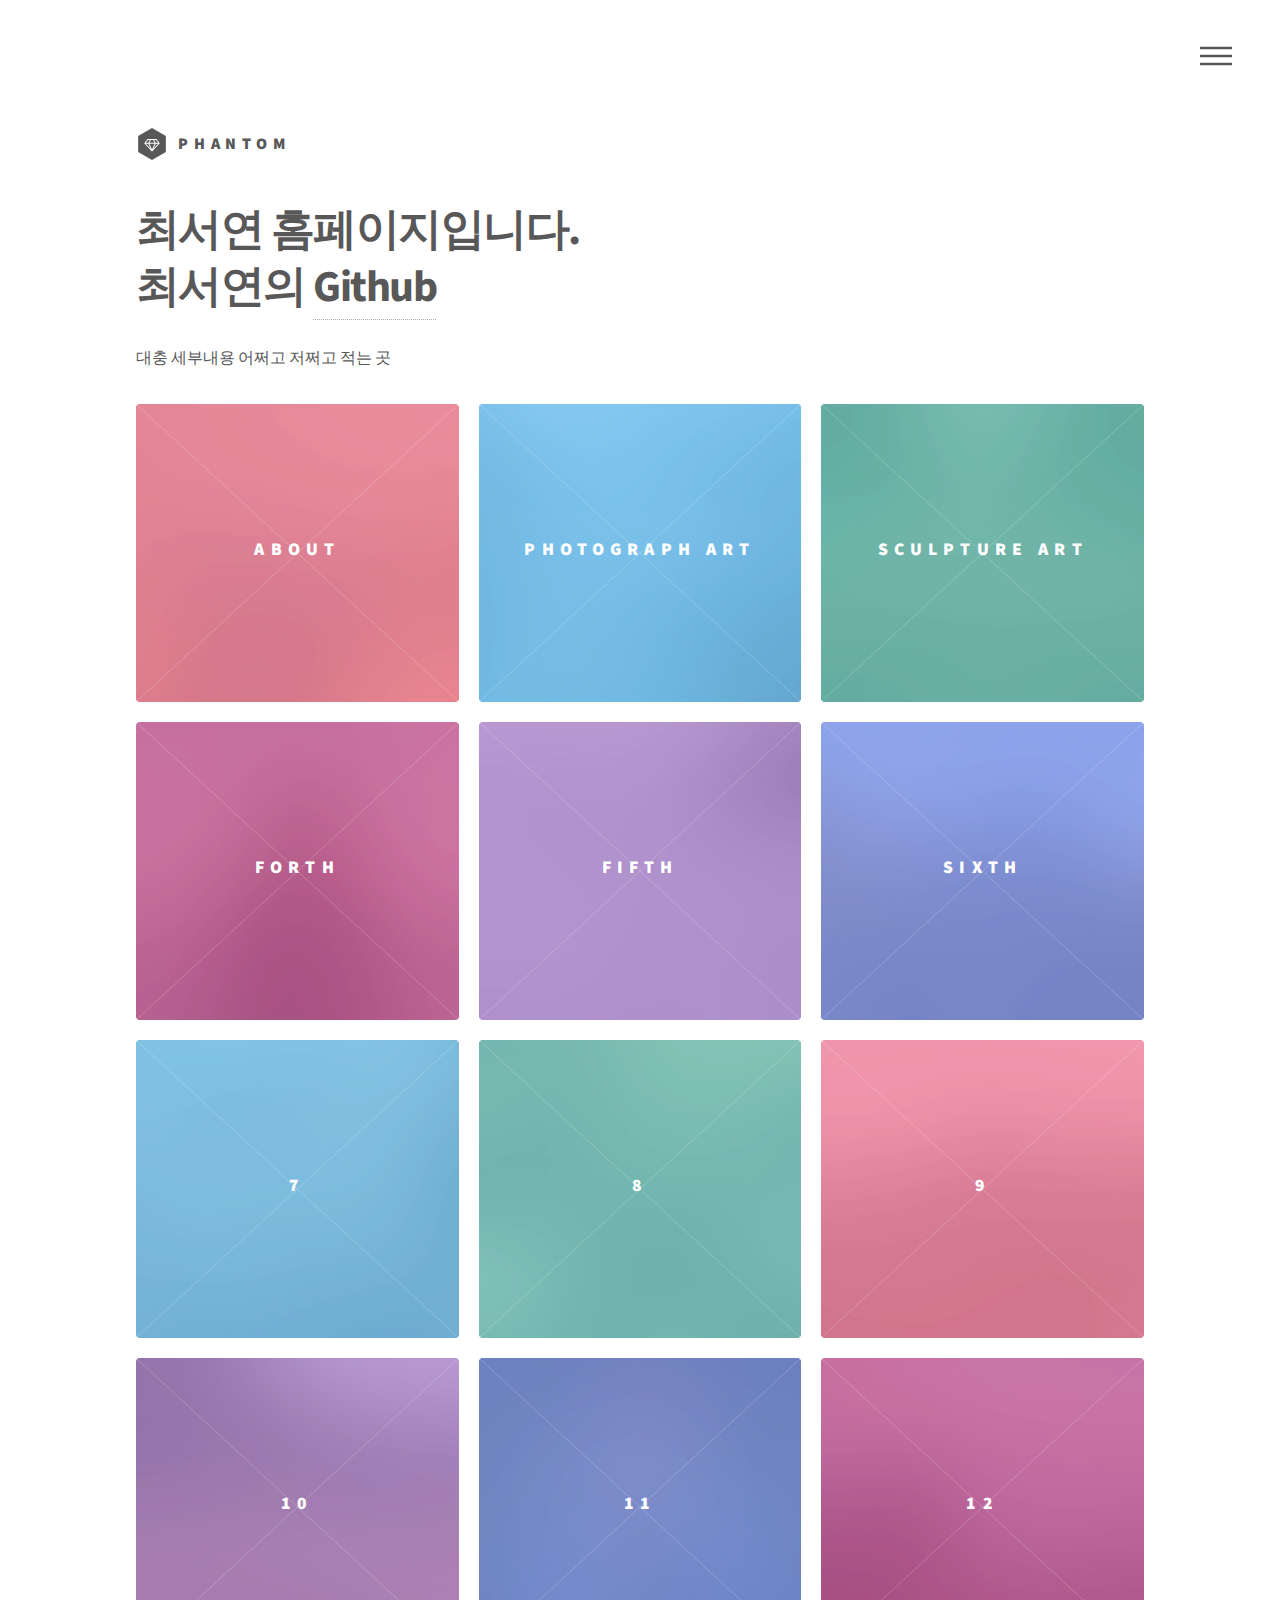
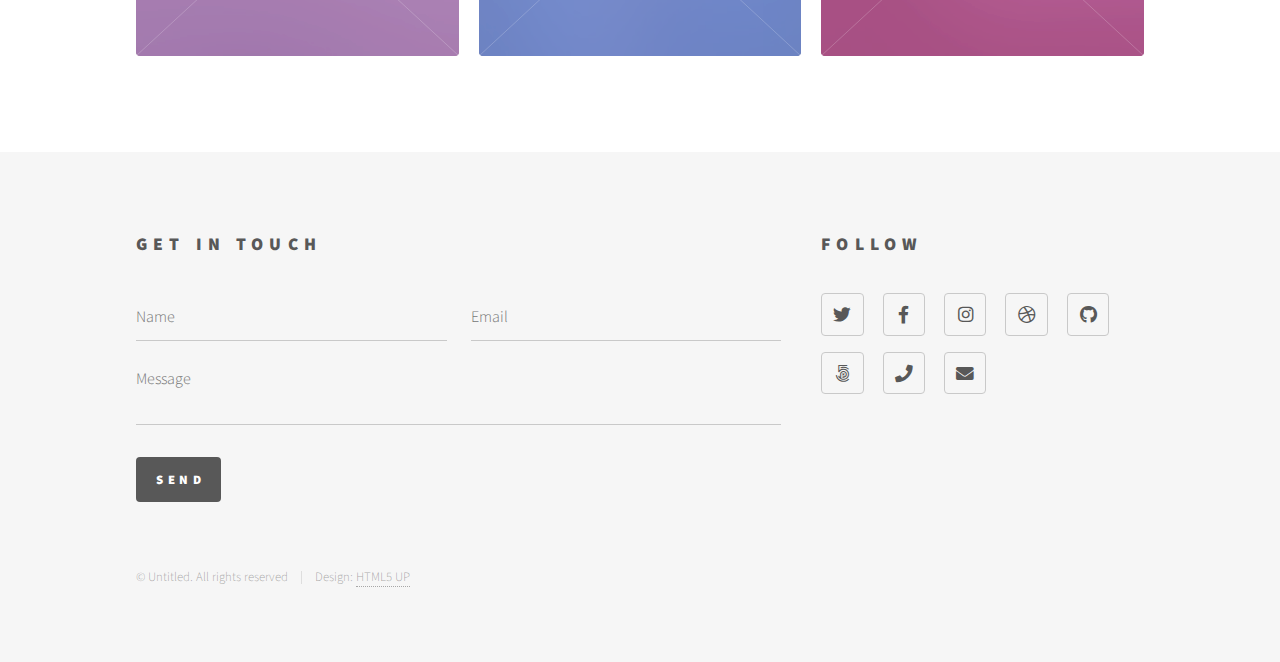
==== index.html @ fb97732a "I did mang???" ====
<!DOCTYPE HTML>
<!--
	Phantom by HTML5 UP
	html5up.net | @ajlkn
	Free for personal and commercial use under the CCA 3.0 license (html5up.net/license)
-->
<html>
	<head>
		<title>Phantom by HTML5 UP</title>
		<meta charset="utf-8" />
		<meta name="viewport" content="width=device-width, initial-scale=1, user-scalable=no" />
		<link rel="stylesheet" href="assets/css/main.css" />
		<noscript><link rel="stylesheet" href="assets/css/noscript.css" /></noscript>
	</head>
	<body class="is-preload">
		<!-- Wrapper -->
			<div id="wrapper">

				<!-- Header -->
					<header id="header">
						<div class="inner">

							<!-- Logo -->
								<a href="index.html" class="logo">
									<span class="symbol"><img src="images/logo.svg" alt="" /></span><span class="title">Phantom</span>
								</a>

							<!-- Nav -->
								<nav>
									<ul>
										<li><a href="#menu">Menu</a></li>
									</ul>
								</nav>

						</div>
					</header>

				<!-- Menu -->
					<nav id="menu">
						<h2>Menu</h2>
						<ul>
							<li><a href="index.html">Home</a></li>
							<li><a href="generic.html">Ipsum veroeros</a></li>
							<li><a href="generic.html">Tempus etiam</a></li>
							<li><a href="generic.html">Consequat dolor</a></li>
							<li><a href="elements.html">Elements</a></li>
						</ul>
					</nav>

				<!-- Main -->
					<div id="main">
						<div class="inner">
							<header>
								<h1>최서연 홈페이지입니다.<br />
								최서연의 <a href="https://github.com/longtailbd">Github</a></h1>
								<p>대충 세부내용 어쩌고 저쩌고 적는 곳</p>
							</header>
							<section class="tiles">
								<article class="style1">
									<span class="image">
										<img src="images/pic01.jpg" alt="" />
									</span>
									<a href="generic.html">
										<h2>about</h2>
										<div class="content">
											<p>about me</p>
										</div>
									</a>
								</article>
								<article class="style2">
									<span class="image">
										<img src="images/pic02.jpg" alt="" />
									</span>
									<a href="generic.html">
										<h2>photograph art</h2>
										<div class="content">
											<p>Sed nisl arcu euismod sit amet nisi lorem etiam dolor veroeros et feugiat.</p>
										</div>
									</a>
								</article>
								<article class="style3">
									<span class="image">
										<img src="images/pic03.jpg" alt="" />
									</span>
									<a href="generic.html">
										<h2>sculpture art</h2>
										<div class="content">
											<p>Sed nisl arcu euismod sit amet nisi lorem etiam dolor veroeros et feugiat.</p>
										</div>
									</a>
								</article>
								<article class="style4">
									<span class="image">
										<img src="images/pic04.jpg" alt="" />
									</span>
									<a href="generic.html">
										<h2>Forth</h2>
										<div class="content">
											<p>Sed nisl arcu euismod sit amet nisi lorem etiam dolor veroeros et feugiat.</p>
										</div>
									</a>
								</article>
								<article class="style5">
									<span class="image">
										<img src="images/pic05.jpg" alt="" />
									</span>
									<a href="generic.html">
										<h2>Fifth</h2>
										<div class="content">
											<p>Sed nisl arcu euismod sit amet nisi lorem etiam dolor veroeros et feugiat.</p>
										</div>
									</a>
								</article>
								<article class="style6">
									<span class="image">
										<img src="images/pic06.jpg" alt="" />
									</span>
									<a href="generic.html">
										<h2>Sixth</h2>
										<div class="content">
											<p>Sed nisl arcu euismod sit amet nisi lorem etiam dolor veroeros et feugiat.</p>
										</div>
									</a>
								</article>
								<article class="style2">
									<span class="image">
										<img src="images/pic07.jpg" alt="" />
									</span>
									<a href="generic.html">
										<h2>7</h2>
										<div class="content">
											<p>Sed nisl arcu euismod sit amet nisi lorem etiam dolor veroeros et feugiat.</p>
										</div>
									</a>
								</article>
								<article class="style3">
									<span class="image">
										<img src="images/pic08.jpg" alt="" />
									</span>
									<a href="generic.html">
										<h2>8</h2>
										<div class="content">
											<p>Sed nisl arcu euismod sit amet nisi lorem etiam dolor veroeros et feugiat.</p>
										</div>
									</a>
								</article>
								<article class="style1">
									<span class="image">
										<img src="images/pic09.jpg" alt="" />
									</span>
									<a href="generic.html">
										<h2>9</h2>
										<div class="content">
											<p>Sed nisl arcu euismod sit amet nisi lorem etiam dolor veroeros et feugiat.</p>
										</div>
									</a>
								</article>
								<article class="style5">
									<span class="image">
										<img src="images/pic10.jpg" alt="" />
									</span>
									<a href="generic.html">
										<h2>10</h2>
										<div class="content">
											<p>Sed nisl arcu euismod sit amet nisi lorem etiam dolor veroeros et feugiat.</p>
										</div>
									</a>
								</article>
								<article class="style6">
									<span class="image">
										<img src="images/pic11.jpg" alt="" />
									</span>
									<a href="generic.html">
										<h2>11</h2>
										<div class="content">
											<p>Sed nisl arcu euismod sit amet nisi lorem etiam dolor veroeros et feugiat.</p>
										</div>
									</a>
								</article>
								<article class="style4">
									<span class="image">
										<img src="images/pic12.jpg" alt="" />
									</span>
									<a href="generic.html">
										<h2>12</h2>
										<div class="content">
											<p>Sed nisl arcu euismod sit amet nisi lorem etiam dolor veroeros et feugiat.</p>
										</div>
									</a>
								</article>
							</section>
						</div>
					</div>

				<!-- Footer -->
					<footer id="footer">
						<div class="inner">
							<section>
								<h2>Get in touch</h2>
								<form method="post" action="#">
									<div class="fields">
										<div class="field half">
											<input type="text" name="name" id="name" placeholder="Name" />
										</div>
										<div class="field half">
											<input type="email" name="email" id="email" placeholder="Email" />
										</div>
										<div class="field">
											<textarea name="message" id="message" placeholder="Message"></textarea>
										</div>
									</div>
									<ul class="actions">
										<li><input type="submit" value="Send" class="primary" /></li>
									</ul>
								</form>
							</section>
							<section>
								<h2>Follow</h2>
								<ul class="icons">
									<li><a href="#" class="icon brands style2 fa-twitter"><span class="label">Twitter</span></a></li>
									<li><a href="#" class="icon brands style2 fa-facebook-f"><span class="label">Facebook</span></a></li>
									<li><a href="#" class="icon brands style2 fa-instagram"><span class="label">Instagram</span></a></li>
									<li><a href="#" class="icon brands style2 fa-dribbble"><span class="label">Dribbble</span></a></li>
									<li><a href="https://github.com/longtailbd" class="icon brands style2 fa-github"><span class="label">GitHub</span></a></li>
									<li><a href="#" class="icon brands style2 fa-500px"><span class="label">500px</span></a></li>
									<li><a href="#" class="icon solid style2 fa-phone"><span class="label">Phone</span></a></li>
									<li><a href="cyanopica12@ewhain.net" class="icon solid style2 fa-envelope"><span class="label">Email</span></a></li>
								</ul>
							</section>
							<ul class="copyright">
								<li>&copy; Untitled. All rights reserved</li><li>Design: <a href="http://html5up.net">HTML5 UP</a></li>
							</ul>
						</div>
					</footer>

			</div>

		<!-- Scripts -->
			<script src="assets/js/jquery.min.js"></script>
			<script src="assets/js/browser.min.js"></script>
			<script src="assets/js/breakpoints.min.js"></script>
			<script src="assets/js/util.js"></script>
			<script src="assets/js/main.js"></script>

	</body>
</html>
---- assets/css/main.css ----
@import url(fontawesome-all.min.css);
@import url("https://fonts.googleapis.com/css?family=Source+Sans+Pro:300,700,900");

/*
	Phantom by HTML5 UP
	html5up.net | @ajlkn
	Free for personal and commercial use under the CCA 3.0 license (html5up.net/license)
*/

html, body, div, span, applet, object,
iframe, h1, h2, h3, h4, h5, h6, p, blockquote,
pre, a, abbr, acronym, address, big, cite,
code, del, dfn, em, img, ins, kbd, q, s, samp,
small, strike, strong, sub, sup, tt, var, b,
u, i, center, dl, dt, dd, ol, ul, li, fieldset,
form, label, legend, table, caption, tbody,
tfoot, thead, tr, th, td, article, aside,
canvas, details, embed, figure, figcaption,
footer, header, hgroup, menu, nav, output, ruby,
section, summary, time, mark, audio, video {
	margin: 0;
	padding: 0;
	border: 0;
	font-size: 100%;
	font: inherit;
	vertical-align: baseline;}

article, aside, details, figcaption, figure,
footer, header, hgroup, menu, nav, section {
	display: block;}

body {
	line-height: 1;
}

ol, ul {
	list-style: none;
}

blockquote, q {
	quotes: none;
}

	blockquote:before, blockquote:after, q:before, q:after {
		content: '';
		content: none;
	}

table {
	border-collapse: collapse;
	border-spacing: 0;
}

body {
	-webkit-text-size-adjust: none;
}

mark {
	background-color: transparent;
	color: inherit;
}

input::-moz-focus-inner {
	border: 0;
	padding: 0;
}

input, select, textarea {
	-moz-appearance: none;
	-webkit-appearance: none;
	-ms-appearance: none;
	appearance: none;
}

/* Basic */

	@-ms-viewport {
		width: device-width;
	}

	body {
		-ms-overflow-style: scrollbar;
	}

	@media screen and (max-width: 480px) {

		html, body {
			min-width: 320px;
		}

	}

	html {
		box-sizing: border-box;
	}

	*, *:before, *:after {
		box-sizing: inherit;
	}

	body {
		background: #ffffff;
	}

		body.is-preload *, body.is-preload *:before, body.is-preload *:after {
			-moz-animation: none !important;
			-webkit-animation: none !important;
			-ms-animation: none !important;
			animation: none !important;
			-moz-transition: none !important;
			-webkit-transition: none !important;
			-ms-transition: none !important;
			transition: none !important;
		}

/* Type */

	body, input, select, textarea {
		color: #585858;
		font-family: "Source Sans Pro", Helvetica, sans-serif;
		font-size: 16pt;
		font-weight: 300;
		line-height: 1.75;
	}

		@media screen and (max-width: 1680px) {

			body, input, select, textarea {
				font-size: 14pt;
			}

		}

		@media screen and (max-width: 1280px) {

			body, input, select, textarea {
				font-size: 12pt;
			}

		}

	a {
		-moz-transition: border-bottom-color 0.2s ease, color 0.2s ease;
		-webkit-transition: border-bottom-color 0.2s ease, color 0.2s ease;
		-ms-transition: border-bottom-color 0.2s ease, color 0.2s ease;
		transition: border-bottom-color 0.2s ease, color 0.2s ease;
		text-decoration: none;
		color: #585858;
		border-bottom: dotted 1px rgba(88, 88, 88, 0.5);
	}

		a:hover {
			border-bottom-color: transparent;
			color: #f2849e !important;
		}

	strong, b {
		font-weight: 900;
	}

	em, i {
		font-style: italic;
	}

	p {
		margin: 0 0 2em 0;
	}

	h1 {
		font-size: 2.75em;
		font-weight: 700;
		line-height: 1.3;
		margin: 0 0 1em 0;
		letter-spacing: -0.035em;
	}

		h1 a {
			color: inherit;
		}

		@media screen and (max-width: 736px) {

			h1 {
				font-size: 2em;
				margin: 0 0 1em 0;
			}

		}

		@media screen and (max-width: 360px) {

			h1 {
				font-size: 1.75em;
			}

		}

	h2, h3, h4, h5, h6 {
		font-weight: 900;
		line-height: 1.5;
		margin: 0 0 2em 0;
		text-transform: uppercase;
		letter-spacing: 0.35em;
	}

		h2 a, h3 a, h4 a, h5 a, h6 a {
			color: inherit;
		}

	h2 {
		font-size: 1.1em;
	}

	h3 {
		font-size: 1em;
	}

	h4 {
		font-size: 0.8em;
	}

	h5 {
		font-size: 0.8em;
	}

	h6 {
		font-size: 0.8em;
	}

	@media screen and (max-width: 980px) {

		h1 br, h2 br, h3 br, h4 br, h5 br, h6 br {
			display: none;
		}

	}

	@media screen and (max-width: 736px) {

		h2 {
			font-size: 1em;
		}

		h3 {
			font-size: 0.8em;
		}

	}

	sub {
		font-size: 0.8em;
		position: relative;
		top: 0.5em;
	}

	sup {
		font-size: 0.8em;
		position: relative;
		top: -0.5em;
	}

	blockquote {
		border-left: solid 4px #c9c9c9;
		font-style: italic;
		margin: 0 0 2em 0;
		padding: 0.5em 0 0.5em 2em;
	}

	code {
		background: rgba(144, 144, 144, 0.075);
		border-radius: 4px;
		border: solid 1px #c9c9c9;
		font-family: "Courier New", monospace;
		font-size: 0.9em;
		margin: 0 0.25em;
		padding: 0.25em 0.65em;
	}

	pre {
		-webkit-overflow-scrolling: touch;
		font-family: "Courier New", monospace;
		font-size: 0.9em;
		margin: 0 0 2em 0;
	}

		pre code {
			display: block;
			line-height: 1.75;
			padding: 1em 1.5em;
			overflow-x: auto;
		}

	hr {
		border: 0;
		border-bottom: solid 1px #c9c9c9;
		margin: 2em 0;
	}

		hr.major {
			margin: 3em 0;
		}

	.align-left {
		text-align: left;
	}

	.align-center {
		text-align: center;
	}

	.align-right {
		text-align: right;
	}

/* Row */

	.row {
		display: flex;
		flex-wrap: wrap;
		box-sizing: border-box;
		align-items: stretch;
	}

		.row > * {
			box-sizing: border-box;
		}

		.row.gtr-uniform > * > :last-child {
			margin-bottom: 0;
		}

		.row.aln-left {
			justify-content: flex-start;
		}

		.row.aln-center {
			justify-content: center;
		}

		.row.aln-right {
			justify-content: flex-end;
		}

		.row.aln-top {
			align-items: flex-start;
		}

		.row.aln-middle {
			align-items: center;
		}

		.row.aln-bottom {
			align-items: flex-end;
		}

		.row > .imp {
			order: -1;
		}

		.row > .col-1 {
			width: 8.33333%;
		}

		.row > .off-1 {
			margin-left: 8.33333%;
		}

		.row > .col-2 {
			width: 16.66667%;
		}

		.row > .off-2 {
			margin-left: 16.66667%;
		}

		.row > .col-3 {
			width: 25%;
		}

		.row > .off-3 {
			margin-left: 25%;
		}

		.row > .col-4 {
			width: 33.33333%;
		}

		.row > .off-4 {
			margin-left: 33.33333%;
		}

		.row > .col-5 {
			width: 41.66667%;
		}

		.row > .off-5 {
			margin-left: 41.66667%;
		}

		.row > .col-6 {
			width: 50%;
		}

		.row > .off-6 {
			margin-left: 50%;
		}

		.row > .col-7 {
			width: 58.33333%;
		}

		.row > .off-7 {
			margin-left: 58.33333%;
		}

		.row > .col-8 {
			width: 66.66667%;
		}

		.row > .off-8 {
			margin-left: 66.66667%;
		}

		.row > .col-9 {
			width: 75%;
		}

		.row > .off-9 {
			margin-left: 75%;
		}

		.row > .col-10 {
			width: 83.33333%;
		}

		.row > .off-10 {
			margin-left: 83.33333%;
		}

		.row > .col-11 {
			width: 91.66667%;
		}

		.row > .off-11 {
			margin-left: 91.66667%;
		}

		.row > .col-12 {
			width: 100%;
		}

		.row > .off-12 {
			margin-left: 100%;
		}

		.row.gtr-0 {
			margin-top: 0;
			margin-left: 0em;
		}

			.row.gtr-0 > * {
				padding: 0 0 0 0em;
			}

			.row.gtr-0.gtr-uniform {
				margin-top: 0em;
			}

				.row.gtr-0.gtr-uniform > * {
					padding-top: 0em;
				}

		.row.gtr-25 {
			margin-top: 0;
			margin-left: -0.5em;
		}

			.row.gtr-25 > * {
				padding: 0 0 0 0.5em;
			}

			.row.gtr-25.gtr-uniform {
				margin-top: -0.5em;
			}

				.row.gtr-25.gtr-uniform > * {
					padding-top: 0.5em;
				}

		.row.gtr-50 {
			margin-top: 0;
			margin-left: -1em;
		}

			.row.gtr-50 > * {
				padding: 0 0 0 1em;
			}

			.row.gtr-50.gtr-uniform {
				margin-top: -1em;
			}

				.row.gtr-50.gtr-uniform > * {
					padding-top: 1em;
				}

		.row {
			margin-top: 0;
			margin-left: -2em;
		}

			.row > * {
				padding: 0 0 0 2em;
			}

			.row.gtr-uniform {
				margin-top: -2em;
			}

				.row.gtr-uniform > * {
					padding-top: 2em;
				}

		.row.gtr-150 {
			margin-top: 0;
			margin-left: -3em;
		}

			.row.gtr-150 > * {
				padding: 0 0 0 3em;
			}

			.row.gtr-150.gtr-uniform {
				margin-top: -3em;
			}

				.row.gtr-150.gtr-uniform > * {
					padding-top: 3em;
				}

		.row.gtr-200 {
			margin-top: 0;
			margin-left: -4em;
		}

			.row.gtr-200 > * {
				padding: 0 0 0 4em;
			}

			.row.gtr-200.gtr-uniform {
				margin-top: -4em;
			}

				.row.gtr-200.gtr-uniform > * {
					padding-top: 4em;
				}

		@media screen and (max-width: 1680px) {

			.row {
				display: flex;
				flex-wrap: wrap;
				box-sizing: border-box;
				align-items: stretch;
			}

				.row > * {
					box-sizing: border-box;
				}

				.row.gtr-uniform > * > :last-child {
					margin-bottom: 0;
				}

				.row.aln-left {
					justify-content: flex-start;
				}

				.row.aln-center {
					justify-content: center;
				}

				.row.aln-right {
					justify-content: flex-end;
				}

				.row.aln-top {
					align-items: flex-start;
				}

				.row.aln-middle {
					align-items: center;
				}

				.row.aln-bottom {
					align-items: flex-end;
				}

				.row > .imp-xlarge {
					order: -1;
				}

				.row > .col-1-xlarge {
					width: 8.33333%;
				}

				.row > .off-1-xlarge {
					margin-left: 8.33333%;
				}

				.row > .col-2-xlarge {
					width: 16.66667%;
				}

				.row > .off-2-xlarge {
					margin-left: 16.66667%;
				}

				.row > .col-3-xlarge {
					width: 25%;
				}

				.row > .off-3-xlarge {
					margin-left: 25%;
				}

				.row > .col-4-xlarge {
					width: 33.33333%;
				}

				.row > .off-4-xlarge {
					margin-left: 33.33333%;
				}

				.row > .col-5-xlarge {
					width: 41.66667%;
				}

				.row > .off-5-xlarge {
					margin-left: 41.66667%;
				}

				.row > .col-6-xlarge {
					width: 50%;
				}

				.row > .off-6-xlarge {
					margin-left: 50%;
				}

				.row > .col-7-xlarge {
					width: 58.33333%;
				}

				.row > .off-7-xlarge {
					margin-left: 58.33333%;
				}

				.row > .col-8-xlarge {
					width: 66.66667%;
				}

				.row > .off-8-xlarge {
					margin-left: 66.66667%;
				}

				.row > .col-9-xlarge {
					width: 75%;
				}

				.row > .off-9-xlarge {
					margin-left: 75%;
				}

				.row > .col-10-xlarge {
					width: 83.33333%;
				}

				.row > .off-10-xlarge {
					margin-left: 83.33333%;
				}

				.row > .col-11-xlarge {
					width: 91.66667%;
				}

				.row > .off-11-xlarge {
					margin-left: 91.66667%;
				}

				.row > .col-12-xlarge {
					width: 100%;
				}

				.row > .off-12-xlarge {
					margin-left: 100%;
				}

				.row.gtr-0 {
					margin-top: 0;
					margin-left: 0em;
				}

					.row.gtr-0 > * {
						padding: 0 0 0 0em;
					}

					.row.gtr-0.gtr-uniform {
						margin-top: 0em;
					}

						.row.gtr-0.gtr-uniform > * {
							padding-top: 0em;
						}

				.row.gtr-25 {
					margin-top: 0;
					margin-left: -0.5em;
				}

					.row.gtr-25 > * {
						padding: 0 0 0 0.5em;
					}

					.row.gtr-25.gtr-uniform {
						margin-top: -0.5em;
					}

						.row.gtr-25.gtr-uniform > * {
							padding-top: 0.5em;
						}

				.row.gtr-50 {
					margin-top: 0;
					margin-left: -1em;
				}

					.row.gtr-50 > * {
						padding: 0 0 0 1em;
					}

					.row.gtr-50.gtr-uniform {
						margin-top: -1em;
					}

						.row.gtr-50.gtr-uniform > * {
							padding-top: 1em;
						}

				.row {
					margin-top: 0;
					margin-left: -2em;
				}

					.row > * {
						padding: 0 0 0 2em;
					}

					.row.gtr-uniform {
						margin-top: -2em;
					}

						.row.gtr-uniform > * {
							padding-top: 2em;
						}

				.row.gtr-150 {
					margin-top: 0;
					margin-left: -3em;
				}

					.row.gtr-150 > * {
						padding: 0 0 0 3em;
					}

					.row.gtr-150.gtr-uniform {
						margin-top: -3em;
					}

						.row.gtr-150.gtr-uniform > * {
							padding-top: 3em;
						}

				.row.gtr-200 {
					margin-top: 0;
					margin-left: -4em;
				}

					.row.gtr-200 > * {
						padding: 0 0 0 4em;
					}

					.row.gtr-200.gtr-uniform {
						margin-top: -4em;
					}

						.row.gtr-200.gtr-uniform > * {
							padding-top: 4em;
						}

		}

		@media screen and (max-width: 1280px) {

			.row {
				display: flex;
				flex-wrap: wrap;
				box-sizing: border-box;
				align-items: stretch;
			}

				.row > * {
					box-sizing: border-box;
				}

				.row.gtr-uniform > * > :last-child {
					margin-bottom: 0;
				}

				.row.aln-left {
					justify-content: flex-start;
				}

				.row.aln-center {
					justify-content: center;
				}

				.row.aln-right {
					justify-content: flex-end;
				}

				.row.aln-top {
					align-items: flex-start;
				}

				.row.aln-middle {
					align-items: center;
				}

				.row.aln-bottom {
					align-items: flex-end;
				}

				.row > .imp-large {
					order: -1;
				}

				.row > .col-1-large {
					width: 8.33333%;
				}

				.row > .off-1-large {
					margin-left: 8.33333%;
				}

				.row > .col-2-large {
					width: 16.66667%;
				}

				.row > .off-2-large {
					margin-left: 16.66667%;
				}

				.row > .col-3-large {
					width: 25%;
				}

				.row > .off-3-large {
					margin-left: 25%;
				}

				.row > .col-4-large {
					width: 33.33333%;
				}

				.row > .off-4-large {
					margin-left: 33.33333%;
				}

				.row > .col-5-large {
					width: 41.66667%;
				}

				.row > .off-5-large {
					margin-left: 41.66667%;
				}

				.row > .col-6-large {
					width: 50%;
				}

				.row > .off-6-large {
					margin-left: 50%;
				}

				.row > .col-7-large {
					width: 58.33333%;
				}

				.row > .off-7-large {
					margin-left: 58.33333%;
				}

				.row > .col-8-large {
					width: 66.66667%;
				}

				.row > .off-8-large {
					margin-left: 66.66667%;
				}

				.row > .col-9-large {
					width: 75%;
				}

				.row > .off-9-large {
					margin-left: 75%;
				}

				.row > .col-10-large {
					width: 83.33333%;
				}

				.row > .off-10-large {
					margin-left: 83.33333%;
				}

				.row > .col-11-large {
					width: 91.66667%;
				}

				.row > .off-11-large {
					margin-left: 91.66667%;
				}

				.row > .col-12-large {
					width: 100%;
				}

				.row > .off-12-large {
					margin-left: 100%;
				}

				.row.gtr-0 {
					margin-top: 0;
					margin-left: 0em;
				}

					.row.gtr-0 > * {
						padding: 0 0 0 0em;
					}

					.row.gtr-0.gtr-uniform {
						margin-top: 0em;
					}

						.row.gtr-0.gtr-uniform > * {
							padding-top: 0em;
						}

				.row.gtr-25 {
					margin-top: 0;
					margin-left: -0.5em;
				}

					.row.gtr-25 > * {
						padding: 0 0 0 0.5em;
					}

					.row.gtr-25.gtr-uniform {
						margin-top: -0.5em;
					}

						.row.gtr-25.gtr-uniform > * {
							padding-top: 0.5em;
						}

				.row.gtr-50 {
					margin-top: 0;
					margin-left: -1em;
				}

					.row.gtr-50 > * {
						padding: 0 0 0 1em;
					}

					.row.gtr-50.gtr-uniform {
						margin-top: -1em;
					}

						.row.gtr-50.gtr-uniform > * {
							padding-top: 1em;
						}

				.row {
					margin-top: 0;
					margin-left: -2em;
				}

					.row > * {
						padding: 0 0 0 2em;
					}

					.row.gtr-uniform {
						margin-top: -2em;
					}

						.row.gtr-uniform > * {
							padding-top: 2em;
						}

				.row.gtr-150 {
					margin-top: 0;
					margin-left: -3em;
				}

					.row.gtr-150 > * {
						padding: 0 0 0 3em;
					}

					.row.gtr-150.gtr-uniform {
						margin-top: -3em;
					}

						.row.gtr-150.gtr-uniform > * {
							padding-top: 3em;
						}

				.row.gtr-200 {
					margin-top: 0;
					margin-left: -4em;
				}

					.row.gtr-200 > * {
						padding: 0 0 0 4em;
					}

					.row.gtr-200.gtr-uniform {
						margin-top: -4em;
					}

						.row.gtr-200.gtr-uniform > * {
							padding-top: 4em;
						}

		}

		@media screen and (max-width: 980px) {

			.row {
				display: flex;
				flex-wrap: wrap;
				box-sizing: border-box;
				align-items: stretch;
			}

				.row > * {
					box-sizing: border-box;
				}

				.row.gtr-uniform > * > :last-child {
					margin-bottom: 0;
				}

				.row.aln-left {
					justify-content: flex-start;
				}

				.row.aln-center {
					justify-content: center;
				}

				.row.aln-right {
					justify-content: flex-end;
				}

				.row.aln-top {
					align-items: flex-start;
				}

				.row.aln-middle {
					align-items: center;
				}

				.row.aln-bottom {
					align-items: flex-end;
				}

				.row > .imp-medium {
					order: -1;
				}

				.row > .col-1-medium {
					width: 8.33333%;
				}

				.row > .off-1-medium {
					margin-left: 8.33333%;
				}

				.row > .col-2-medium {
					width: 16.66667%;
				}

				.row > .off-2-medium {
					margin-left: 16.66667%;
				}

				.row > .col-3-medium {
					width: 25%;
				}

				.row > .off-3-medium {
					margin-left: 25%;
				}

				.row > .col-4-medium {
					width: 33.33333%;
				}

				.row > .off-4-medium {
					margin-left: 33.33333%;
				}

				.row > .col-5-medium {
					width: 41.66667%;
				}

				.row > .off-5-medium {
					margin-left: 41.66667%;
				}

				.row > .col-6-medium {
					width: 50%;
				}

				.row > .off-6-medium {
					margin-left: 50%;
				}

				.row > .col-7-medium {
					width: 58.33333%;
				}

				.row > .off-7-medium {
					margin-left: 58.33333%;
				}

				.row > .col-8-medium {
					width: 66.66667%;
				}

				.row > .off-8-medium {
					margin-left: 66.66667%;
				}

				.row > .col-9-medium {
					width: 75%;
				}

				.row > .off-9-medium {
					margin-left: 75%;
				}

				.row > .col-10-medium {
					width: 83.33333%;
				}

				.row > .off-10-medium {
					margin-left: 83.33333%;
				}

				.row > .col-11-medium {
					width: 91.66667%;
				}

				.row > .off-11-medium {
					margin-left: 91.66667%;
				}

				.row > .col-12-medium {
					width: 100%;
				}

				.row > .off-12-medium {
					margin-left: 100%;
				}

				.row.gtr-0 {
					margin-top: 0;
					margin-left: 0em;
				}

					.row.gtr-0 > * {
						padding: 0 0 0 0em;
					}

					.row.gtr-0.gtr-uniform {
						margin-top: 0em;
					}

						.row.gtr-0.gtr-uniform > * {
							padding-top: 0em;
						}

				.row.gtr-25 {
					margin-top: 0;
					margin-left: -0.375em;
				}

					.row.gtr-25 > * {
						padding: 0 0 0 0.375em;
					}

					.row.gtr-25.gtr-uniform {
						margin-top: -0.375em;
					}

						.row.gtr-25.gtr-uniform > * {
							padding-top: 0.375em;
						}

				.row.gtr-50 {
					margin-top: 0;
					margin-left: -0.75em;
				}

					.row.gtr-50 > * {
						padding: 0 0 0 0.75em;
					}

					.row.gtr-50.gtr-uniform {
						margin-top: -0.75em;
					}

						.row.gtr-50.gtr-uniform > * {
							padding-top: 0.75em;
						}

				.row {
					margin-top: 0;
					margin-left: -1.5em;
				}

					.row > * {
						padding: 0 0 0 1.5em;
					}

					.row.gtr-uniform {
						margin-top: -1.5em;
					}

						.row.gtr-uniform > * {
							padding-top: 1.5em;
						}

				.row.gtr-150 {
					margin-top: 0;
					margin-left: -2.25em;
				}

					.row.gtr-150 > * {
						padding: 0 0 0 2.25em;
					}

					.row.gtr-150.gtr-uniform {
						margin-top: -2.25em;
					}

						.row.gtr-150.gtr-uniform > * {
							padding-top: 2.25em;
						}

				.row.gtr-200 {
					margin-top: 0;
					margin-left: -3em;
				}

					.row.gtr-200 > * {
						padding: 0 0 0 3em;
					}

					.row.gtr-200.gtr-uniform {
						margin-top: -3em;
					}

						.row.gtr-200.gtr-uniform > * {
							padding-top: 3em;
						}

		}

		@media screen and (max-width: 736px) {

			.row {
				display: flex;
				flex-wrap: wrap;
				box-sizing: border-box;
				align-items: stretch;
			}

				.row > * {
					box-sizing: border-box;
				}

				.row.gtr-uniform > * > :last-child {
					margin-bottom: 0;
				}

				.row.aln-left {
					justify-content: flex-start;
				}

				.row.aln-center {
					justify-content: center;
				}

				.row.aln-right {
					justify-content: flex-end;
				}

				.row.aln-top {
					align-items: flex-start;
				}

				.row.aln-middle {
					align-items: center;
				}

				.row.aln-bottom {
					align-items: flex-end;
				}

				.row > .imp-small {
					order: -1;
				}

				.row > .col-1-small {
					width: 8.33333%;
				}

				.row > .off-1-small {
					margin-left: 8.33333%;
				}

				.row > .col-2-small {
					width: 16.66667%;
				}

				.row > .off-2-small {
					margin-left: 16.66667%;
				}

				.row > .col-3-small {
					width: 25%;
				}

				.row > .off-3-small {
					margin-left: 25%;
				}

				.row > .col-4-small {
					width: 33.33333%;
				}

				.row > .off-4-small {
					margin-left: 33.33333%;
				}

				.row > .col-5-small {
					width: 41.66667%;
				}

				.row > .off-5-small {
					margin-left: 41.66667%;
				}

				.row > .col-6-small {
					width: 50%;
				}

				.row > .off-6-small {
					margin-left: 50%;
				}

				.row > .col-7-small {
					width: 58.33333%;
				}

				.row > .off-7-small {
					margin-left: 58.33333%;
				}

				.row > .col-8-small {
					width: 66.66667%;
				}

				.row > .off-8-small {
					margin-left: 66.66667%;
				}

				.row > .col-9-small {
					width: 75%;
				}

				.row > .off-9-small {
					margin-left: 75%;
				}

				.row > .col-10-small {
					width: 83.33333%;
				}

				.row > .off-10-small {
					margin-left: 83.33333%;
				}

				.row > .col-11-small {
					width: 91.66667%;
				}

				.row > .off-11-small {
					margin-left: 91.66667%;
				}

				.row > .col-12-small {
					width: 100%;
				}

				.row > .off-12-small {
					margin-left: 100%;
				}

				.row.gtr-0 {
					margin-top: 0;
					margin-left: 0em;
				}

					.row.gtr-0 > * {
						padding: 0 0 0 0em;
					}

					.row.gtr-0.gtr-uniform {
						margin-top: 0em;
					}

						.row.gtr-0.gtr-uniform > * {
							padding-top: 0em;
						}

				.row.gtr-25 {
					margin-top: 0;
					margin-left: -0.25em;
				}

					.row.gtr-25 > * {
						padding: 0 0 0 0.25em;
					}

					.row.gtr-25.gtr-uniform {
						margin-top: -0.25em;
					}

						.row.gtr-25.gtr-uniform > * {
							padding-top: 0.25em;
						}

				.row.gtr-50 {
					margin-top: 0;
					margin-left: -0.5em;
				}

					.row.gtr-50 > * {
						padding: 0 0 0 0.5em;
					}

					.row.gtr-50.gtr-uniform {
						margin-top: -0.5em;
					}

						.row.gtr-50.gtr-uniform > * {
							padding-top: 0.5em;
						}

				.row {
					margin-top: 0;
					margin-left: -1em;
				}

					.row > * {
						padding: 0 0 0 1em;
					}

					.row.gtr-uniform {
						margin-top: -1em;
					}

						.row.gtr-uniform > * {
							padding-top: 1em;
						}

				.row.gtr-150 {
					margin-top: 0;
					margin-left: -1.5em;
				}

					.row.gtr-150 > * {
						padding: 0 0 0 1.5em;
					}

					.row.gtr-150.gtr-uniform {
						margin-top: -1.5em;
					}

						.row.gtr-150.gtr-uniform > * {
							padding-top: 1.5em;
						}

				.row.gtr-200 {
					margin-top: 0;
					margin-left: -2em;
				}

					.row.gtr-200 > * {
						padding: 0 0 0 2em;
					}

					.row.gtr-200.gtr-uniform {
						margin-top: -2em;
					}

						.row.gtr-200.gtr-uniform > * {
							padding-top: 2em;
						}

		}

		@media screen and (max-width: 480px) {

			.row {
				display: flex;
				flex-wrap: wrap;
				box-sizing: border-box;
				align-items: stretch;
			}

				.row > * {
					box-sizing: border-box;
				}

				.row.gtr-uniform > * > :last-child {
					margin-bottom: 0;
				}

				.row.aln-left {
					justify-content: flex-start;
				}

				.row.aln-center {
					justify-content: center;
				}

				.row.aln-right {
					justify-content: flex-end;
				}

				.row.aln-top {
					align-items: flex-start;
				}

				.row.aln-middle {
					align-items: center;
				}

				.row.aln-bottom {
					align-items: flex-end;
				}

				.row > .imp-xsmall {
					order: -1;
				}

				.row > .col-1-xsmall {
					width: 8.33333%;
				}

				.row > .off-1-xsmall {
					margin-left: 8.33333%;
				}

				.row > .col-2-xsmall {
					width: 16.66667%;
				}

				.row > .off-2-xsmall {
					margin-left: 16.66667%;
				}

				.row > .col-3-xsmall {
					width: 25%;
				}

				.row > .off-3-xsmall {
					margin-left: 25%;
				}

				.row > .col-4-xsmall {
					width: 33.33333%;
				}

				.row > .off-4-xsmall {
					margin-left: 33.33333%;
				}

				.row > .col-5-xsmall {
					width: 41.66667%;
				}

				.row > .off-5-xsmall {
					margin-left: 41.66667%;
				}

				.row > .col-6-xsmall {
					width: 50%;
				}

				.row > .off-6-xsmall {
					margin-left: 50%;
				}

				.row > .col-7-xsmall {
					width: 58.33333%;
				}

				.row > .off-7-xsmall {
					margin-left: 58.33333%;
				}

				.row > .col-8-xsmall {
					width: 66.66667%;
				}

				.row > .off-8-xsmall {
					margin-left: 66.66667%;
				}

				.row > .col-9-xsmall {
					width: 75%;
				}

				.row > .off-9-xsmall {
					margin-left: 75%;
				}

				.row > .col-10-xsmall {
					width: 83.33333%;
				}

				.row > .off-10-xsmall {
					margin-left: 83.33333%;
				}

				.row > .col-11-xsmall {
					width: 91.66667%;
				}

				.row > .off-11-xsmall {
					margin-left: 91.66667%;
				}

				.row > .col-12-xsmall {
					width: 100%;
				}

				.row > .off-12-xsmall {
					margin-left: 100%;
				}

				.row.gtr-0 {
					margin-top: 0;
					margin-left: 0em;
				}

					.row.gtr-0 > * {
						padding: 0 0 0 0em;
					}

					.row.gtr-0.gtr-uniform {
						margin-top: 0em;
					}

						.row.gtr-0.gtr-uniform > * {
							padding-top: 0em;
						}

				.row.gtr-25 {
					margin-top: 0;
					margin-left: -0.25em;
				}

					.row.gtr-25 > * {
						padding: 0 0 0 0.25em;
					}

					.row.gtr-25.gtr-uniform {
						margin-top: -0.25em;
					}

						.row.gtr-25.gtr-uniform > * {
							padding-top: 0.25em;
						}

				.row.gtr-50 {
					margin-top: 0;
					margin-left: -0.5em;
				}

					.row.gtr-50 > * {
						padding: 0 0 0 0.5em;
					}

					.row.gtr-50.gtr-uniform {
						margin-top: -0.5em;
					}

						.row.gtr-50.gtr-uniform > * {
							padding-top: 0.5em;
						}

				.row {
					margin-top: 0;
					margin-left: -1em;
				}

					.row > * {
						padding: 0 0 0 1em;
					}

					.row.gtr-uniform {
						margin-top: -1em;
					}

						.row.gtr-uniform > * {
							padding-top: 1em;
						}

				.row.gtr-150 {
					margin-top: 0;
					margin-left: -1.5em;
				}

					.row.gtr-150 > * {
						padding: 0 0 0 1.5em;
					}

					.row.gtr-150.gtr-uniform {
						margin-top: -1.5em;
					}

						.row.gtr-150.gtr-uniform > * {
							padding-top: 1.5em;
						}

				.row.gtr-200 {
					margin-top: 0;
					margin-left: -2em;
				}

					.row.gtr-200 > * {
						padding: 0 0 0 2em;
					}

					.row.gtr-200.gtr-uniform {
						margin-top: -2em;
					}

						.row.gtr-200.gtr-uniform > * {
							padding-top: 2em;
						}

		}

/* Section/Article */

	section.special, article.special {
		text-align: center;
	}

	header p {
		margin-top: -1em;
	}

	@media screen and (max-width: 736px) {

		header p {
			margin-top: 0;
		}

	}

/* Icon */

	.icon {
		text-decoration: none;
		border-bottom: none;
		position: relative;
	}

		.icon:before {
			-moz-osx-font-smoothing: grayscale;
			-webkit-font-smoothing: antialiased;
			display: inline-block;
			font-style: normal;
			font-variant: normal;
			text-rendering: auto;
			line-height: 1;
			text-transform: none !important;
			font-family: 'Font Awesome 5 Free';
			font-weight: 400;
		}

		.icon > .label {
			display: none;
		}

		.icon:before {
			line-height: inherit;
		}

		.icon.solid:before {
			font-weight: 900;
		}

		.icon.brands:before {
			font-family: 'Font Awesome 5 Brands';
		}

		.icon.style2 {
			-moz-transition: background-color 0.2s ease-in-out, color 0.2s ease-in-out, border-color 0.2s ease-in-out;
			-webkit-transition: background-color 0.2s ease-in-out, color 0.2s ease-in-out, border-color 0.2s ease-in-out;
			-ms-transition: background-color 0.2s ease-in-out, color 0.2s ease-in-out, border-color 0.2s ease-in-out;
			transition: background-color 0.2s ease-in-out, color 0.2s ease-in-out, border-color 0.2s ease-in-out;
			background-color: transparent;
			border: solid 1px #c9c9c9;
			border-radius: 4px;
			width: 2.65em;
			height: 2.65em;
			display: inline-block;
			text-align: center;
			line-height: 2.65em;
			color: inherit;
		}

			.icon.style2:before {
				font-size: 1.1em;
			}

			.icon.style2:hover {
				color: #f2849e;
				border-color: #f2849e;
			}

			.icon.style2:active {
				background-color: rgba(242, 132, 158, 0.1);
			}

/* List */

	ol {
		list-style: decimal;
		margin: 0 0 2em 0;
		padding-left: 1.25em;
	}

		ol li {
			padding-left: 0.25em;
		}

	ul {
		list-style: disc;
		margin: 0 0 2em 0;
		padding-left: 1em;
	}

		ul li {
			padding-left: 0.5em;
		}

		ul.alt {
			list-style: none;
			padding-left: 0;
		}

			ul.alt li {
				border-top: solid 1px #c9c9c9;
				padding: 0.5em 0;
			}

				ul.alt li:first-child {
					border-top: 0;
					padding-top: 0;
				}

	dl {
		margin: 0 0 2em 0;
	}

		dl dt {
			display: block;
			font-weight: 900;
			margin: 0 0 1em 0;
		}

		dl dd {
			margin-left: 2em;
		}

/* Actions */

	ul.actions {
		display: -moz-flex;
		display: -webkit-flex;
		display: -ms-flex;
		display: flex;
		cursor: default;
		list-style: none;
		margin-left: -1em;
		padding-left: 0;
	}

		ul.actions li {
			padding: 0 0 0 1em;
			vertical-align: middle;
		}

		ul.actions.special {
			-moz-justify-content: center;
			-webkit-justify-content: center;
			-ms-justify-content: center;
			justify-content: center;
			width: 100%;
			margin-left: 0;
		}

			ul.actions.special li:first-child {
				padding-left: 0;
			}

		ul.actions.stacked {
			-moz-flex-direction: column;
			-webkit-flex-direction: column;
			-ms-flex-direction: column;
			flex-direction: column;
			margin-left: 0;
		}

			ul.actions.stacked li {
				padding: 1.3em 0 0 0;
			}

				ul.actions.stacked li:first-child {
					padding-top: 0;
				}

		ul.actions.fit {
			width: calc(100% + 1em);
		}

			ul.actions.fit li {
				-moz-flex-grow: 1;
				-webkit-flex-grow: 1;
				-ms-flex-grow: 1;
				flex-grow: 1;
				-moz-flex-shrink: 1;
				-webkit-flex-shrink: 1;
				-ms-flex-shrink: 1;
				flex-shrink: 1;
				width: 100%;
			}

				ul.actions.fit li > * {
					width: 100%;
				}

			ul.actions.fit.stacked {
				width: 100%;
			}

		@media screen and (max-width: 480px) {

			ul.actions:not(.fixed) {
				-moz-flex-direction: column;
				-webkit-flex-direction: column;
				-ms-flex-direction: column;
				flex-direction: column;
				margin-left: 0;
				width: 100% !important;
			}

				ul.actions:not(.fixed) li {
					-moz-flex-grow: 1;
					-webkit-flex-grow: 1;
					-ms-flex-grow: 1;
					flex-grow: 1;
					-moz-flex-shrink: 1;
					-webkit-flex-shrink: 1;
					-ms-flex-shrink: 1;
					flex-shrink: 1;
					padding: 1em 0 0 0;
					text-align: center;
					width: 100%;
				}

					ul.actions:not(.fixed) li > * {
						width: 100%;
					}

					ul.actions:not(.fixed) li:first-child {
						padding-top: 0;
					}

					ul.actions:not(.fixed) li input[type="submit"],
					ul.actions:not(.fixed) li input[type="reset"],
					ul.actions:not(.fixed) li input[type="button"],
					ul.actions:not(.fixed) li button,
					ul.actions:not(.fixed) li .button {
						width: 100%;
					}

						ul.actions:not(.fixed) li input[type="submit"].icon:before,
						ul.actions:not(.fixed) li input[type="reset"].icon:before,
						ul.actions:not(.fixed) li input[type="button"].icon:before,
						ul.actions:not(.fixed) li button.icon:before,
						ul.actions:not(.fixed) li .button.icon:before {
							margin-left: -0.5rem;
						}

		}

/* Icons */

	ul.icons {
		cursor: default;
		list-style: none;
		padding-left: 0;
		margin: -1em 0 2em -1em;
	}

		ul.icons li {
			display: inline-block;
			padding: 1em 0 0 1em;
		}

/* Form */

	form {
		margin: 0 0 2em 0;
		overflow-x: hidden;
	}

		form > :last-child {
			margin-bottom: 0;
		}

		form > .fields {
			display: -moz-flex;
			display: -webkit-flex;
			display: -ms-flex;
			display: flex;
			-moz-flex-wrap: wrap;
			-webkit-flex-wrap: wrap;
			-ms-flex-wrap: wrap;
			flex-wrap: wrap;
			width: calc(100% + 3em);
			margin: -1.5em 0 2em -1.5em;
		}

			form > .fields > .field {
				-moz-flex-grow: 0;
				-webkit-flex-grow: 0;
				-ms-flex-grow: 0;
				flex-grow: 0;
				-moz-flex-shrink: 0;
				-webkit-flex-shrink: 0;
				-ms-flex-shrink: 0;
				flex-shrink: 0;
				padding: 1.5em 0 0 1.5em;
				width: calc(100% - 1.5em);
			}

				form > .fields > .field.half {
					width: calc(50% - 0.75em);
				}

				form > .fields > .field.third {
					width: calc(100%/3 - 0.5em);
				}

				form > .fields > .field.quarter {
					width: calc(25% - 0.375em);
				}

		@media screen and (max-width: 480px) {

			form > .fields {
				width: calc(100% + 3em);
				margin: -1.5em 0 2em -1.5em;
			}

				form > .fields > .field {
					padding: 1.5em 0 0 1.5em;
					width: calc(100% - 1.5em);
				}

					form > .fields > .field.half {
						width: calc(100% - 1.5em);
					}

					form > .fields > .field.third {
						width: calc(100% - 1.5em);
					}

					form > .fields > .field.quarter {
						width: calc(100% - 1.5em);
					}

		}

	label {
		display: block;
		font-size: 0.9em;
		font-weight: 900;
		margin: 0 0 1em 0;
	}

	input[type="text"],
	input[type="password"],
	input[type="email"],
	input[type="tel"],
	select,
	textarea {
		-moz-appearance: none;
		-webkit-appearance: none;
		-ms-appearance: none;
		appearance: none;
		background-color: transparent;
		border: none;
		border-radius: 0;
		border-bottom: solid 1px #c9c9c9;
		color: inherit;
		display: block;
		outline: 0;
		padding: 0;
		text-decoration: none;
		width: 100%;
	}

		input[type="text"]:invalid,
		input[type="password"]:invalid,
		input[type="email"]:invalid,
		input[type="tel"]:invalid,
		select:invalid,
		textarea:invalid {
			box-shadow: none;
		}

		input[type="text"]:focus,
		input[type="password"]:focus,
		input[type="email"]:focus,
		input[type="tel"]:focus,
		select:focus,
		textarea:focus {
			border-bottom-color: #f2849e;
			box-shadow: inset 0 -1px 0 0 #f2849e;
		}

	select {
		background-image: url("data:image/svg+xml;charset=utf8,%3Csvg xmlns='http://www.w3.org/2000/svg' width='40' height='40' preserveAspectRatio='none' viewBox='0 0 40 40'%3E%3Cpath d='M9.4,12.3l10.4,10.4l10.4-10.4c0.2-0.2,0.5-0.4,0.9-0.4c0.3,0,0.6,0.1,0.9,0.4l3.3,3.3c0.2,0.2,0.4,0.5,0.4,0.9 c0,0.4-0.1,0.6-0.4,0.9L20.7,31.9c-0.2,0.2-0.5,0.4-0.9,0.4c-0.3,0-0.6-0.1-0.9-0.4L4.3,17.3c-0.2-0.2-0.4-0.5-0.4-0.9 c0-0.4,0.1-0.6,0.4-0.9l3.3-3.3c0.2-0.2,0.5-0.4,0.9-0.4S9.1,12.1,9.4,12.3z' fill='%23c9c9c9' /%3E%3C/svg%3E");
		background-size: 1.25rem;
		background-repeat: no-repeat;
		background-position: calc(100% - 1rem) center;
		height: 3em;
		padding-right: 3em;
		text-overflow: ellipsis;
	}

		select option {
			background: #ffffff;
		}

		select:focus::-ms-value {
			background-color: transparent;
		}

		select::-ms-expand {
			display: none;
		}

	input[type="text"],
	input[type="password"],
	input[type="email"],
	select {
		height: 3em;
	}

	textarea {
		padding: 0;
		min-height: 3.75em;
	}

	input[type="checkbox"],
	input[type="radio"] {
		-moz-appearance: none;
		-webkit-appearance: none;
		-ms-appearance: none;
		appearance: none;
		display: block;
		float: left;
		margin-right: -2em;
		opacity: 0;
		width: 1em;
		z-index: -1;
	}

		input[type="checkbox"] + label,
		input[type="radio"] + label {
			text-decoration: none;
			color: #585858;
			cursor: pointer;
			display: inline-block;
			font-size: 1em;
			font-weight: 300;
			padding-left: 2.55em;
			padding-right: 0.75em;
			position: relative;
		}

			input[type="checkbox"] + label:before,
			input[type="radio"] + label:before {
				-moz-osx-font-smoothing: grayscale;
				-webkit-font-smoothing: antialiased;
				display: inline-block;
				font-style: normal;
				font-variant: normal;
				text-rendering: auto;
				line-height: 1;
				text-transform: none !important;
				font-family: 'Font Awesome 5 Free';
				font-weight: 900;
			}

			input[type="checkbox"] + label:before,
			input[type="radio"] + label:before {
				border-radius: 4px;
				border: solid 1px #c9c9c9;
				content: '';
				display: inline-block;
				font-size: 0.8em;
				height: 2.25em;
				left: 0;
				line-height: 2.25em;
				position: absolute;
				text-align: center;
				top: 0;
				width: 2.25em;
			}

		input[type="checkbox"]:checked + label:before,
		input[type="radio"]:checked + label:before {
			background: #585858;
			border-color: #585858;
			color: #ffffff;
			content: '\f00c';
		}

		input[type="checkbox"]:focus + label:before,
		input[type="radio"]:focus + label:before {
			border-color: #f2849e;
			box-shadow: 0 0 0 1px #f2849e;
		}

	input[type="checkbox"] + label:before {
		border-radius: 4px;
	}

	input[type="radio"] + label:before {
		border-radius: 100%;
	}

/* Box */

	.box {
		border-radius: 4px;
		border: solid 1px #c9c9c9;
		margin-bottom: 2em;
		padding: 1.5em;
	}

		.box > :last-child,
		.box > :last-child > :last-child,
		.box > :last-child > :last-child > :last-child {
			margin-bottom: 0;
		}

		.box.alt {
			border: 0;
			border-radius: 0;
			padding: 0;
		}

/* Image */

	.image {
		border-radius: 4px;
		border: 0;
		display: inline-block;
		position: relative;
	}

		.image img {
			border-radius: 4px;
			display: block;
		}

		.image.left, .image.right {
			max-width: 40%;
		}

			.image.left img, .image.right img {
				width: 100%;
			}

		.image.left {
			float: left;
			padding: 0 1.5em 1em 0;
			top: 0.25em;
		}

		.image.right {
			float: right;
			padding: 0 0 1em 1.5em;
			top: 0.25em;
		}

		.image.fit {
			display: block;
			margin: 0 0 2em 0;
			width: 100%;
		}

			.image.fit img {
				width: 100%;
			}

		.image.main {
			display: block;
			margin: 0 0 3em 0;
			width: 100%;
		}

			.image.main img {
				width: 100%;
			}

			@media screen and (max-width: 736px) {

				.image.main {
					margin: 0 0 2em 0;
				}

			}

/* Table */

	.table-wrapper {
		-webkit-overflow-scrolling: touch;
		overflow-x: auto;
	}

	table {
		margin: 0 0 2em 0;
		width: 100%;
	}

		table tbody tr {
			border: solid 1px #c9c9c9;
			border-left: 0;
			border-right: 0;
		}

			table tbody tr:nth-child(2n + 1) {
				background-color: rgba(144, 144, 144, 0.075);
			}

		table td {
			padding: 0.75em 0.75em;
		}

		table th {
			font-size: 0.9em;
			font-weight: 900;
			padding: 0 0.75em 0.75em 0.75em;
			text-align: left;
		}

		table thead {
			border-bottom: solid 2px #c9c9c9;
		}

		table tfoot {
			border-top: solid 2px #c9c9c9;
		}

		table.alt {
			border-collapse: separate;
		}

			table.alt tbody tr td {
				border: solid 1px #c9c9c9;
				border-left-width: 0;
				border-top-width: 0;
			}

				table.alt tbody tr td:first-child {
					border-left-width: 1px;
				}

			table.alt tbody tr:first-child td {
				border-top-width: 1px;
			}

			table.alt thead {
				border-bottom: 0;
			}

			table.alt tfoot {
				border-top: 0;
			}

/* Button */

	input[type="submit"],
	input[type="reset"],
	input[type="button"],
	button,
	.button {
		-moz-appearance: none;
		-webkit-appearance: none;
		-ms-appearance: none;
		appearance: none;
		-moz-transition: background-color 0.2s ease-in-out, color 0.2s ease-in-out, box-shadow 0.2s ease-in-out;
		-webkit-transition: background-color 0.2s ease-in-out, color 0.2s ease-in-out, box-shadow 0.2s ease-in-out;
		-ms-transition: background-color 0.2s ease-in-out, color 0.2s ease-in-out, box-shadow 0.2s ease-in-out;
		transition: background-color 0.2s ease-in-out, color 0.2s ease-in-out, box-shadow 0.2s ease-in-out;
		background-color: transparent;
		border-radius: 4px;
		border: 0;
		box-shadow: inset 0 0 0 2px #585858;
		color: #585858 !important;
		cursor: pointer;
		display: inline-block;
		font-size: 0.8em;
		font-weight: 900;
		height: 3.5em;
		letter-spacing: 0.35em;
		line-height: 3.45em;
		overflow: hidden;
		padding: 0 1.25em 0 1.6em;
		text-align: center;
		text-decoration: none;
		text-overflow: ellipsis;
		text-transform: uppercase;
		white-space: nowrap;
	}

		input[type="submit"].icon:before,
		input[type="reset"].icon:before,
		input[type="button"].icon:before,
		button.icon:before,
		.button.icon:before {
			margin-right: 0.5em;
		}

		input[type="submit"].fit,
		input[type="reset"].fit,
		input[type="button"].fit,
		button.fit,
		.button.fit {
			width: 100%;
		}

		input[type="submit"]:hover,
		input[type="reset"]:hover,
		input[type="button"]:hover,
		button:hover,
		.button:hover {
			color: #f2849e !important;
			box-shadow: inset 0 0 0 2px #f2849e;
		}

		input[type="submit"]:active,
		input[type="reset"]:active,
		input[type="button"]:active,
		button:active,
		.button:active {
			background-color: rgba(242, 132, 158, 0.1);
		}

		input[type="submit"].small,
		input[type="reset"].small,
		input[type="button"].small,
		button.small,
		.button.small {
			font-size: 0.6em;
		}

		input[type="submit"].large,
		input[type="reset"].large,
		input[type="button"].large,
		button.large,
		.button.large {
			font-size: 1em;
		}

		input[type="submit"].primary,
		input[type="reset"].primary,
		input[type="button"].primary,
		button.primary,
		.button.primary {
			box-shadow: none;
			background-color: #585858;
			color: #ffffff !important;
		}

			input[type="submit"].primary:hover,
			input[type="reset"].primary:hover,
			input[type="button"].primary:hover,
			button.primary:hover,
			.button.primary:hover {
				background-color: #f2849e;
			}

			input[type="submit"].primary:active,
			input[type="reset"].primary:active,
			input[type="button"].primary:active,
			button.primary:active,
			.button.primary:active {
				background-color: #ee5f81;
			}

		input[type="submit"].disabled, input[type="submit"]:disabled,
		input[type="reset"].disabled,
		input[type="reset"]:disabled,
		input[type="button"].disabled,
		input[type="button"]:disabled,
		button.disabled,
		button:disabled,
		.button.disabled,
		.button:disabled {
			pointer-events: none;
			opacity: 0.25;
		}

/* Tiles */

	.tiles {
		display: -moz-flex;
		display: -webkit-flex;
		display: -ms-flex;
		display: flex;
		-moz-flex-wrap: wrap;
		-webkit-flex-wrap: wrap;
		-ms-flex-wrap: wrap;
		flex-wrap: wrap;
		postiion: relative;
		margin: -2.5em 0 0 -2.5em;
	}

		.tiles article {
			-moz-transition: -moz-transform 0.5s ease, opacity 0.5s ease;
			-webkit-transition: -webkit-transform 0.5s ease, opacity 0.5s ease;
			-ms-transition: -ms-transform 0.5s ease, opacity 0.5s ease;
			transition: transform 0.5s ease, opacity 0.5s ease;
			position: relative;
			width: calc(33.33333% - 2.5em);
			margin: 2.5em 0 0 2.5em;
		}

			.tiles article > .image {
				-moz-transition: -moz-transform 0.5s ease;
				-webkit-transition: -webkit-transform 0.5s ease;
				-ms-transition: -ms-transform 0.5s ease;
				transition: transform 0.5s ease;
				position: relative;
				display: block;
				width: 100%;
				border-radius: 4px;
				overflow: hidden;
			}

				.tiles article > .image img {
					display: block;
					width: 100%;
				}

				.tiles article > .image:before {
					pointer-events: none;
					-moz-transition: background-color 0.5s ease, opacity 0.5s ease;
					-webkit-transition: background-color 0.5s ease, opacity 0.5s ease;
					-ms-transition: background-color 0.5s ease, opacity 0.5s ease;
					transition: background-color 0.5s ease, opacity 0.5s ease;
					content: '';
					display: block;
					position: absolute;
					top: 0;
					left: 0;
					width: 100%;
					height: 100%;
					opacity: 1.0;
					z-index: 1;
					opacity: 0.8;
				}

				.tiles article > .image:after {
					pointer-events: none;
					-moz-transition: opacity 0.5s ease;
					-webkit-transition: opacity 0.5s ease;
					-ms-transition: opacity 0.5s ease;
					transition: opacity 0.5s ease;
					content: '';
					display: block;
					position: absolute;
					top: 0;
					left: 0;
					width: 100%;
					height: 100%;
					background-image: url("data:image/svg+xml;charset=utf8,%3Csvg xmlns='http://www.w3.org/2000/svg' width='100' height='100' viewBox='0 0 100 100' preserveAspectRatio='none'%3E%3Cstyle%3Eline %7B stroke-width: 0.25px%3B stroke: %23ffffff%3B %7D%3C/style%3E%3Cline x1='0' y1='0' x2='100' y2='100' /%3E%3Cline x1='100' y1='0' x2='0' y2='100' /%3E%3C/svg%3E");
					background-position: center;
					background-repeat: no-repeat;
					background-size: 100% 100%;
					opacity: 0.25;
					z-index: 2;
				}

			.tiles article > a {
				display: -moz-flex;
				display: -webkit-flex;
				display: -ms-flex;
				display: flex;
				-moz-flex-direction: column;
				-webkit-flex-direction: column;
				-ms-flex-direction: column;
				flex-direction: column;
				-moz-align-items: center;
				-webkit-align-items: center;
				-ms-align-items: center;
				align-items: center;
				-moz-justify-content: center;
				-webkit-justify-content: center;
				-ms-justify-content: center;
				justify-content: center;
				-moz-transition: background-color 0.5s ease, -moz-transform 0.5s ease;
				-webkit-transition: background-color 0.5s ease, -webkit-transform 0.5s ease;
				-ms-transition: background-color 0.5s ease, -ms-transform 0.5s ease;
				transition: background-color 0.5s ease, transform 0.5s ease;
				position: absolute;
				top: 0;
				left: 0;
				width: 100%;
				height: 100%;
				padding: 1em;
				border-radius: 4px;
				border-bottom: 0;
				color: #ffffff;
				text-align: center;
				text-decoration: none;
				z-index: 3;
			}

				.tiles article > a > :last-child {
					margin: 0;
				}

				.tiles article > a:hover {
					color: #ffffff !important;
				}

				.tiles article > a h2 {
					margin: 0;
				}

				.tiles article > a .content {
					-moz-transition: max-height 0.5s ease, opacity 0.5s ease;
					-webkit-transition: max-height 0.5s ease, opacity 0.5s ease;
					-ms-transition: max-height 0.5s ease, opacity 0.5s ease;
					transition: max-height 0.5s ease, opacity 0.5s ease;
					width: 100%;
					max-height: 0;
					line-height: 1.5;
					margin-top: 0.35em;
					opacity: 0;
				}

					.tiles article > a .content > :last-child {
						margin-bottom: 0;
					}

			.tiles article.style1 > .image:before {
				background-color: #f2849e;
			}

			.tiles article.style2 > .image:before {
				background-color: #7ecaf6;
			}

			.tiles article.style3 > .image:before {
				background-color: #7bd0c1;
			}

			.tiles article.style4 > .image:before {
				background-color: #c75b9b;
			}

			.tiles article.style5 > .image:before {
				background-color: #ae85ca;
			}

			.tiles article.style6 > .image:before {
				background-color: #8499e7;
			}

			body:not(.is-touch) .tiles article:hover > .image {
				-moz-transform: scale(1.1);
				-webkit-transform: scale(1.1);
				-ms-transform: scale(1.1);
				transform: scale(1.1);
			}

				body:not(.is-touch) .tiles article:hover > .image:before {
					background-color: #333333;
					opacity: 0.35;
				}

				body:not(.is-touch) .tiles article:hover > .image:after {
					opacity: 0;
				}

			body:not(.is-touch) .tiles article:hover .content {
				max-height: 15em;
				opacity: 1;
			}

		* + .tiles {
			margin-top: 2em;
		}

		body.is-preload .tiles article {
			-moz-transform: scale(0.9);
			-webkit-transform: scale(0.9);
			-ms-transform: scale(0.9);
			transform: scale(0.9);
			opacity: 0;
		}

		body.is-touch .tiles article .content {
			max-height: 15em;
			opacity: 1;
		}

		@media screen and (max-width: 1280px) {

			.tiles {
				margin: -1.25em 0 0 -1.25em;
			}

				.tiles article {
					width: calc(33.33333% - 1.25em);
					margin: 1.25em 0 0 1.25em;
				}

		}

		@media screen and (max-width: 980px) {

			.tiles {
				margin: -2.5em 0 0 -2.5em;
			}

				.tiles article {
					width: calc(50% - 2.5em);
					margin: 2.5em 0 0 2.5em;
				}

		}

		@media screen and (max-width: 736px) {

			.tiles {
				margin: -1.25em 0 0 -1.25em;
			}

				.tiles article {
					width: calc(50% - 1.25em);
					margin: 1.25em 0 0 1.25em;
				}

					.tiles article:hover > .image {
						-moz-transform: scale(1.0);
						-webkit-transform: scale(1.0);
						-ms-transform: scale(1.0);
						transform: scale(1.0);
					}

		}

		@media screen and (max-width: 480px) {

			.tiles {
				margin: 0;
			}

				.tiles article {
					width: 100%;
					margin: 1.25em 0 0 0;
				}

		}

/* Header */

	#header {
		padding: 8em 0 0.1em 0 ;
	}

		#header .logo {
			display: block;
			border-bottom: 0;
			color: inherit;
			font-weight: 900;
			letter-spacing: 0.35em;
			margin: 0 0 2.5em 0;
			text-decoration: none;
			text-transform: uppercase;
			display: inline-block;
		}

			#header .logo > * {
				display: inline-block;
				vertical-align: middle;
			}

			#header .logo .symbol {
				margin-right: 0.65em;
			}

				#header .logo .symbol img {
					display: block;
					width: 2em;
					height: 2em;
				}

		#header nav {
			position: fixed;
			right: 2em;
			top: 2em;
			z-index: 10000;
		}

			#header nav ul {
				display: -moz-flex;
				display: -webkit-flex;
				display: -ms-flex;
				display: flex;
				-moz-align-items: center;
				-webkit-align-items: center;
				-ms-align-items: center;
				align-items: center;
				list-style: none;
				margin: 0;
				padding: 0;
			}

				#header nav ul li {
					display: block;
					padding: 0;
				}

					#header nav ul li a {
						display: block;
						position: relative;
						height: 3em;
						line-height: 3em;
						padding: 0 1.5em;
						background-color: rgba(255, 255, 255, 0.5);
						border-radius: 4px;
						border: 0;
						font-size: 0.8em;
						font-weight: 900;
						letter-spacing: 0.35em;
						text-transform: uppercase;
					}

					#header nav ul li a[href="#menu"] {
						-webkit-tap-highlight-color: transparent;
						width: 4em;
						text-indent: 4em;
						font-size: 1em;
						overflow: hidden;
						padding: 0;
						white-space: nowrap;
					}

						#header nav ul li a[href="#menu"]:before, #header nav ul li a[href="#menu"]:after {
							-moz-transition: opacity 0.2s ease;
							-webkit-transition: opacity 0.2s ease;
							-ms-transition: opacity 0.2s ease;
							transition: opacity 0.2s ease;
							content: '';
							display: block;
							position: absolute;
							top: 0;
							left: 0;
							width: 100%;
							height: 100%;
							background-position: center;
							background-repeat: no-repeat;
							background-size: 2em 2em;
						}

						#header nav ul li a[href="#menu"]:before {
							background-image: url("data:image/svg+xml;charset=utf8,%3Csvg xmlns='http://www.w3.org/2000/svg' width='100' height='100' viewBox='0 0 100 100' preserveAspectRatio='none'%3E%3Cstyle%3Eline %7B stroke-width: 8px%3B stroke: %23f2849e%3B %7D%3C/style%3E%3Cline x1='0' y1='25' x2='100' y2='25' /%3E%3Cline x1='0' y1='50' x2='100' y2='50' /%3E%3Cline x1='0' y1='75' x2='100' y2='75' /%3E%3C/svg%3E");
							opacity: 0;
						}

						#header nav ul li a[href="#menu"]:after {
							background-image: url("data:image/svg+xml;charset=utf8,%3Csvg xmlns='http://www.w3.org/2000/svg' width='100' height='100' viewBox='0 0 100 100' preserveAspectRatio='none'%3E%3Cstyle%3Eline %7B stroke-width: 8px%3B stroke: %23585858%3B %7D%3C/style%3E%3Cline x1='0' y1='25' x2='100' y2='25' /%3E%3Cline x1='0' y1='50' x2='100' y2='50' /%3E%3Cline x1='0' y1='75' x2='100' y2='75' /%3E%3C/svg%3E");
							opacity: 1;
						}

						#header nav ul li a[href="#menu"]:hover:before {
							opacity: 1;
						}

						#header nav ul li a[href="#menu"]:hover:after {
							opacity: 0;
						}

		@media screen and (max-width: 736px) {

			#header {
				padding: 4em 0 0.1em 0 ;
			}

				#header nav {
					right: 0.5em;
					top: 0.5em;
				}

					#header nav ul li a[href="#menu"]:before, #header nav ul li a[href="#menu"]:after {
						background-size: 1.5em 1.5em;
					}

		}

/* Menu */

	#wrapper {
		-moz-transition: opacity 0.45s ease;
		-webkit-transition: opacity 0.45s ease;
		-ms-transition: opacity 0.45s ease;
		transition: opacity 0.45s ease;
		opacity: 1;
	}

	#menu {
		-moz-transform: translateX(22em);
		-webkit-transform: translateX(22em);
		-ms-transform: translateX(22em);
		transform: translateX(22em);
		-moz-transition: -moz-transform 0.45s ease, visibility 0.45s;
		-webkit-transition: -webkit-transform 0.45s ease, visibility 0.45s;
		-ms-transition: -ms-transform 0.45s ease, visibility 0.45s;
		transition: transform 0.45s ease, visibility 0.45s;
		position: fixed;
		top: 0;
		right: 0;
		width: 22em;
		max-width: 80%;
		height: 100%;
		-webkit-overflow-scrolling: touch;
		background: #585858;
		color: #ffffff;
		cursor: default;
		visibility: hidden;
		z-index: 10002;
	}

		#menu > .inner {
			-moz-transition: opacity 0.45s ease;
			-webkit-transition: opacity 0.45s ease;
			-ms-transition: opacity 0.45s ease;
			transition: opacity 0.45s ease;
			-webkit-overflow-scrolling: touch;
			position: absolute;
			top: 0;
			left: 0;
			width: 100%;
			height: 100%;
			padding: 2.75em;
			opacity: 0;
			overflow-y: auto;
		}

			#menu > .inner > ul {
				list-style: none;
				margin: 0 0 1em 0;
				padding: 0;
			}

				#menu > .inner > ul > li {
					padding: 0;
					border-top: solid 1px rgba(255, 255, 255, 0.15);
				}

					#menu > .inner > ul > li a {
						display: block;
						padding: 1em 0;
						line-height: 1.5;
						border: 0;
						color: inherit;
					}

					#menu > .inner > ul > li:first-child {
						border-top: 0;
						margin-top: -1em;
					}

		#menu > .close {
			-moz-transition: opacity 0.45s ease, -moz-transform 0.45s ease;
			-webkit-transition: opacity 0.45s ease, -webkit-transform 0.45s ease;
			-ms-transition: opacity 0.45s ease, -ms-transform 0.45s ease;
			transition: opacity 0.45s ease, transform 0.45s ease;
			-moz-transform: scale(0.25) rotate(180deg);
			-webkit-transform: scale(0.25) rotate(180deg);
			-ms-transform: scale(0.25) rotate(180deg);
			transform: scale(0.25) rotate(180deg);
			-webkit-tap-highlight-color: transparent;
			display: block;
			position: absolute;
			top: 2em;
			left: -6em;
			width: 6em;
			text-indent: 6em;
			height: 3em;
			border: 0;
			font-size: 1em;
			opacity: 0;
			overflow: hidden;
			padding: 0;
			white-space: nowrap;
		}

			#menu > .close:before, #menu > .close:after {
				-moz-transition: opacity 0.2s ease;
				-webkit-transition: opacity 0.2s ease;
				-ms-transition: opacity 0.2s ease;
				transition: opacity 0.2s ease;
				content: '';
				display: block;
				position: absolute;
				top: 0;
				left: 0;
				width: 100%;
				height: 100%;
				background-position: center;
				background-repeat: no-repeat;
				background-size: 2em 2em;
			}

			#menu > .close:before {
				background-image: url("data:image/svg+xml;charset=utf8,%3Csvg xmlns='http://www.w3.org/2000/svg' width='100' height='100' viewBox='0 0 100 100' preserveAspectRatio='none'%3E%3Cstyle%3Eline %7B stroke-width: 8px%3B stroke: %23f2849e%3B %7D%3C/style%3E%3Cline x1='15' y1='15' x2='85' y2='85' /%3E%3Cline x1='85' y1='15' x2='15' y2='85' /%3E%3C/svg%3E");
				opacity: 0;
			}

			#menu > .close:after {
				background-image: url("data:image/svg+xml;charset=utf8,%3Csvg xmlns='http://www.w3.org/2000/svg' width='100' height='100' viewBox='0 0 100 100' preserveAspectRatio='none'%3E%3Cstyle%3Eline %7B stroke-width: 8px%3B stroke: %23585858%3B %7D%3C/style%3E%3Cline x1='15' y1='15' x2='85' y2='85' /%3E%3Cline x1='85' y1='15' x2='15' y2='85' /%3E%3C/svg%3E");
				opacity: 1;
			}

			#menu > .close:hover:before {
				opacity: 1;
			}

			#menu > .close:hover:after {
				opacity: 0;
			}

		@media screen and (max-width: 736px) {

			#menu {
				-moz-transform: translateX(16.5em);
				-webkit-transform: translateX(16.5em);
				-ms-transform: translateX(16.5em);
				transform: translateX(16.5em);
				width: 16.5em;
			}

				#menu > .inner {
					padding: 2.75em 1.5em;
				}

				#menu > .close {
					top: 0.5em;
					left: -4.25em;
					width: 4.25em;
					text-indent: 4.25em;
				}

					#menu > .close:before, #menu > .close:after {
						background-size: 1.5em 1.5em;
					}

		}

	body.is-menu-visible #wrapper {
		pointer-events: none;
		cursor: default;
		opacity: 0.25;
	}

	body.is-menu-visible #menu {
		-moz-transform: translateX(0);
		-webkit-transform: translateX(0);
		-ms-transform: translateX(0);
		transform: translateX(0);
		visibility: visible;
	}

		body.is-menu-visible #menu > * {
			opacity: 1;
		}

		body.is-menu-visible #menu .close {
			-moz-transform: scale(1.0) rotate(0deg);
			-webkit-transform: scale(1.0) rotate(0deg);
			-ms-transform: scale(1.0) rotate(0deg);
			transform: scale(1.0) rotate(0deg);
			opacity: 1;
		}

/* Main */

	#main {
		padding: 0em 0 6em 0 ;
	}

		@media screen and (max-width: 736px) {

			#main {
				padding: 0em 0 4em 0 ;
			}

		}

/* Footer */

	#footer {
		padding: 5em 0 6em 0 ;
		background-color: #f6f6f6;
	}

		#footer > .inner {
			display: -moz-flex;
			display: -webkit-flex;
			display: -ms-flex;
			display: flex;
			-moz-flex-wrap: wrap;
			-webkit-flex-wrap: wrap;
			-ms-flex-wrap: wrap;
			flex-wrap: wrap;
			-moz-flex-direction: row;
			-webkit-flex-direction: row;
			-ms-flex-direction: row;
			flex-direction: row;
		}

			#footer > .inner > * > :last-child {
				margin-bottom: 0;
			}

			#footer > .inner section:nth-child(1) {
				width: calc(66% - 2.5em);
				margin-right: 2.5em;
			}

			#footer > .inner section:nth-child(2) {
				width: calc(33% - 2.5em);
				margin-left: 2.5em;
			}

			#footer > .inner .copyright {
				width: 100%;
				padding: 0;
				margin-top: 5em;
				list-style: none;
				font-size: 0.8em;
				color: rgba(88, 88, 88, 0.5);
			}

				#footer > .inner .copyright a {
					color: inherit;
				}

				#footer > .inner .copyright li {
					display: inline-block;
					border-left: solid 1px rgba(88, 88, 88, 0.15);
					line-height: 1;
					padding: 0 0 0 1em;
					margin: 0 0 0 1em;
				}

					#footer > .inner .copyright li:first-child {
						border-left: 0;
						padding-left: 0;
						margin-left: 0;
					}

		@media screen and (max-width: 1280px) {

			#footer {
				padding: 5em 0 3em 0 ;
			}

				#footer > .inner section:nth-child(1) {
					width: calc(66% - 1.25em);
					margin-right: 1.25em;
				}

				#footer > .inner section:nth-child(2) {
					width: calc(33% - 1.25em);
					margin-left: 1.25em;
				}

		}

		@media screen and (max-width: 980px) {

			#footer > .inner section:nth-child(1) {
				width: 66%;
				margin-right: 0;
			}

			#footer > .inner section:nth-child(2) {
				width: calc(33% - 2.5em);
				margin-left: 2.5em;
			}

		}

		@media screen and (max-width: 736px) {

			#footer {
				padding: 3em 0 1em 0 ;
			}

				#footer > .inner {
					-moz-flex-direction: column;
					-webkit-flex-direction: column;
					-ms-flex-direction: column;
					flex-direction: column;
				}

					#footer > .inner section:nth-child(1) {
						width: 100%;
						margin-right: 0;
						margin: 3em 0 0 0;
					}

					#footer > .inner section:nth-child(2) {
						-moz-order: -1;
						-webkit-order: -1;
						-ms-order: -1;
						order: -1;
						width: 100%;
						margin-left: 0;
					}

					#footer > .inner .copyright {
						margin-top: 3em;
					}

		}

		@media screen and (max-width: 480px) {

			#footer > .inner .copyright {
				margin-top: 3em;
			}

				#footer > .inner .copyright li {
					border-left: 0;
					padding-left: 0;
					margin: 0.75em 0 0 0;
					display: block;
					line-height: inherit;
				}

					#footer > .inner .copyright li:first-child {
						margin-top: 0;
					}

		}

/* Wrapper */

	#wrapper > * > .inner {
		width: 100%;
		max-width: 68em;
		margin: 0 auto;
		padding: 0 2.5em;
	}

		@media screen and (max-width: 736px) {

			#wrapper > * > .inner {
				padding: 0 1.25em;
			}

		}
---- assets/css/noscript.css ----
/*
	Phantom by HTML5 UP
	html5up.net | @ajlkn
	Free for personal and commercial use under the CCA 3.0 license (html5up.net/license)
*/

/* Tiles */

	body.is-preload .tiles article {
		-moz-transform: none;
		-webkit-transform: none;
		-ms-transform: none;
		transform: none;
		opacity: 1;
	}
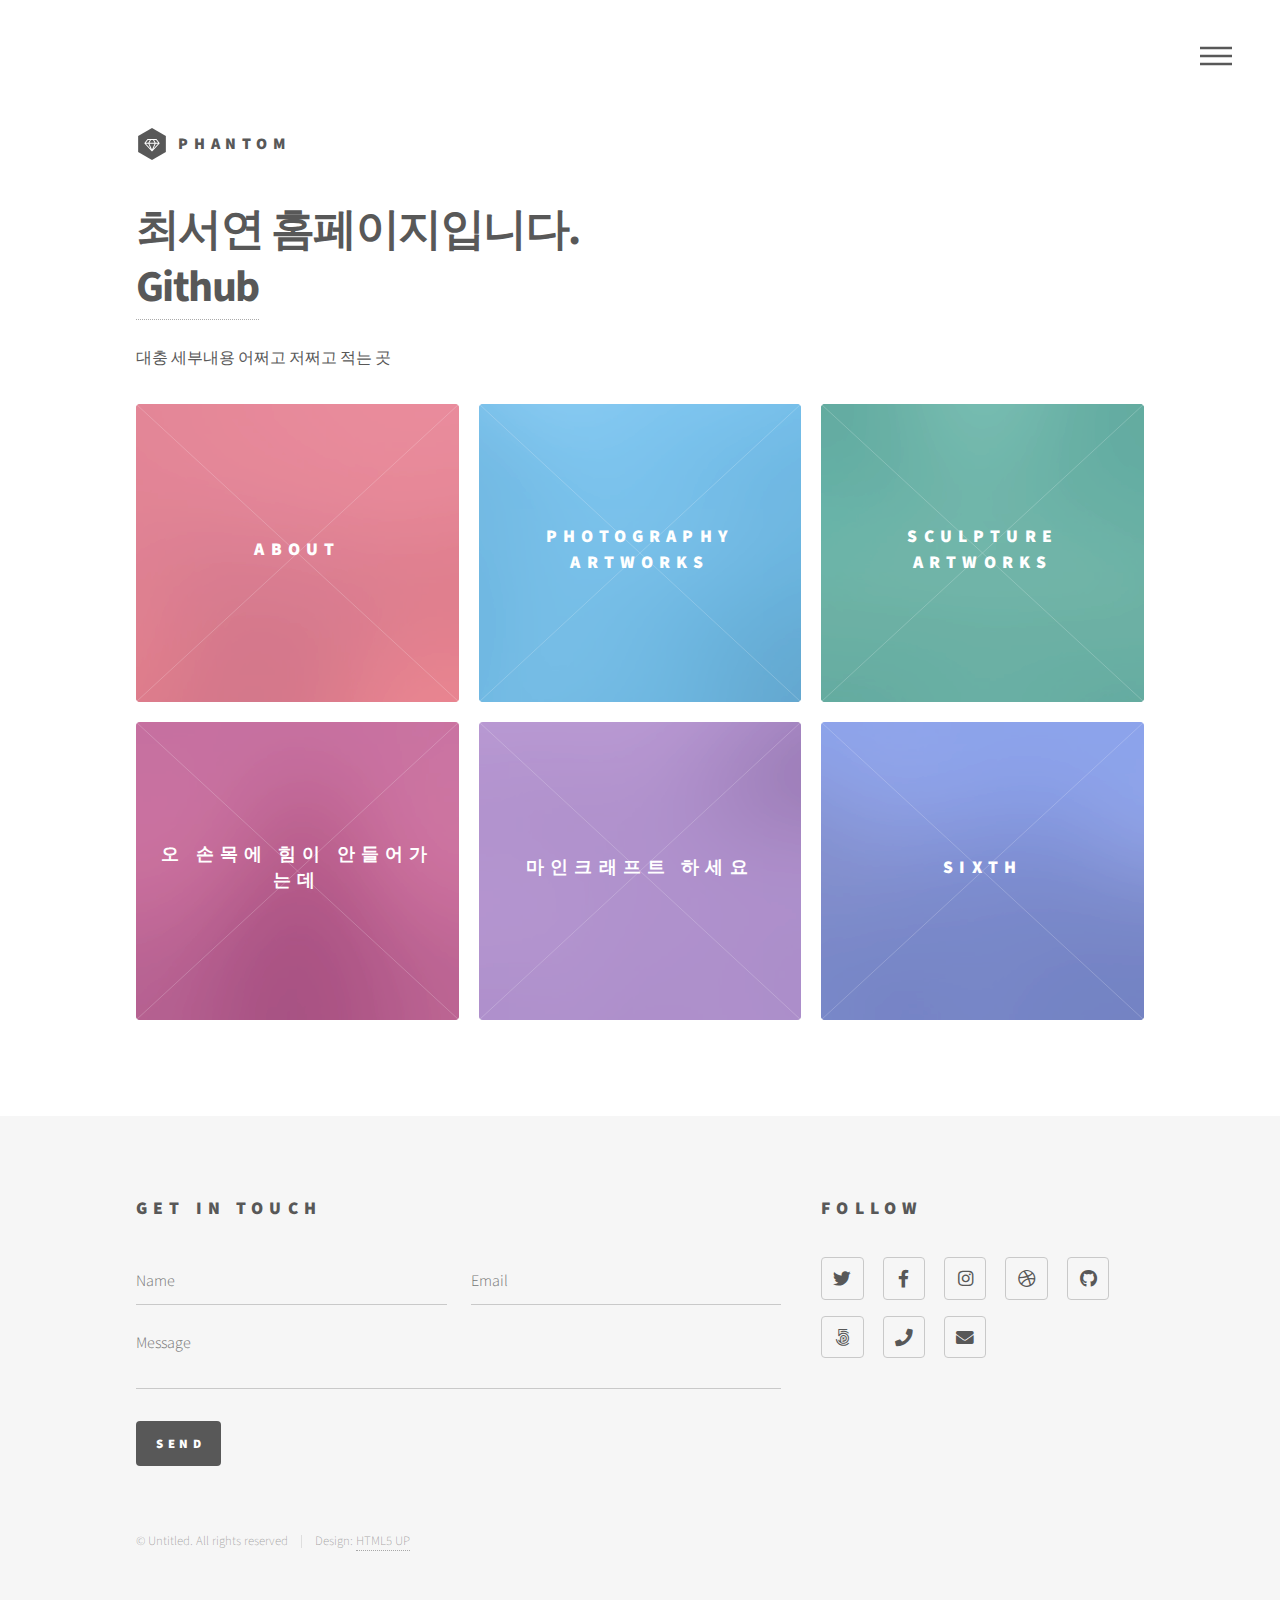
==== commit 2e096bb0: "🌊Update Page Specifics" ====
--- a/index.html
+++ b/index.html
@@ -6,7 +6,7 @@
 -->
 <html>
 	<head>
-		<title>Phantom by HTML5 UP</title>
+		<title>Portfolio - SYC </title>
 		<meta charset="utf-8" />
 		<meta name="viewport" content="width=device-width, initial-scale=1, user-scalable=no" />
 		<link rel="stylesheet" href="assets/css/main.css" />
@@ -52,7 +52,7 @@
 						<div class="inner">
 							<header>
 								<h1>최서연 홈페이지입니다.<br />
-								최서연의 <a href="https://github.com/longtailbd">Github</a></h1>
+								<a href="https://github.com/longtailbd">Github</a></h1>
 								<p>대충 세부내용 어쩌고 저쩌고 적는 곳</p>
 							</header>
 							<section class="tiles">
@@ -60,7 +60,7 @@
 									<span class="image">
 										<img src="images/pic01.jpg" alt="" />
 									</span>
-									<a href="generic.html">
+									<a href="about.html">
 										<h2>about</h2>
 										<div class="content">
 											<p>about me</p>
@@ -71,8 +71,8 @@
 									<span class="image">
 										<img src="images/pic02.jpg" alt="" />
 									</span>
-									<a href="generic.html">
-										<h2>photograph art</h2>
+									<a href="photography.html">
+										<h2>photography artworks</h2>
 										<div class="content">
 											<p>Sed nisl arcu euismod sit amet nisi lorem etiam dolor veroeros et feugiat.</p>
 										</div>
@@ -82,8 +82,8 @@
 									<span class="image">
 										<img src="images/pic03.jpg" alt="" />
 									</span>
-									<a href="generic.html">
-										<h2>sculpture art</h2>
+									<a href="sculpture.html">
+										<h2>sculpture artworks</h2>
 										<div class="content">
 											<p>Sed nisl arcu euismod sit amet nisi lorem etiam dolor veroeros et feugiat.</p>
 										</div>
@@ -94,7 +94,7 @@
 										<img src="images/pic04.jpg" alt="" />
 									</span>
 									<a href="generic.html">
-										<h2>Forth</h2>
+										<h2>오 손목에 힘이 안들어가는데</h2>
 										<div class="content">
 											<p>Sed nisl arcu euismod sit amet nisi lorem etiam dolor veroeros et feugiat.</p>
 										</div>
@@ -105,7 +105,7 @@
 										<img src="images/pic05.jpg" alt="" />
 									</span>
 									<a href="generic.html">
-										<h2>Fifth</h2>
+										<h2>마인크래프트 하세요</h2>
 										<div class="content">
 											<p>Sed nisl arcu euismod sit amet nisi lorem etiam dolor veroeros et feugiat.</p>
 										</div>
@@ -117,72 +117,6 @@
 									</span>
 									<a href="generic.html">
 										<h2>Sixth</h2>
-										<div class="content">
-											<p>Sed nisl arcu euismod sit amet nisi lorem etiam dolor veroeros et feugiat.</p>
-										</div>
-									</a>
-								</article>
-								<article class="style2">
-									<span class="image">
-										<img src="images/pic07.jpg" alt="" />
-									</span>
-									<a href="generic.html">
-										<h2>7</h2>
-										<div class="content">
-											<p>Sed nisl arcu euismod sit amet nisi lorem etiam dolor veroeros et feugiat.</p>
-										</div>
-									</a>
-								</article>
-								<article class="style3">
-									<span class="image">
-										<img src="images/pic08.jpg" alt="" />
-									</span>
-									<a href="generic.html">
-										<h2>8</h2>
-										<div class="content">
-											<p>Sed nisl arcu euismod sit amet nisi lorem etiam dolor veroeros et feugiat.</p>
-										</div>
-									</a>
-								</article>
-								<article class="style1">
-									<span class="image">
-										<img src="images/pic09.jpg" alt="" />
-									</span>
-									<a href="generic.html">
-										<h2>9</h2>
-										<div class="content">
-											<p>Sed nisl arcu euismod sit amet nisi lorem etiam dolor veroeros et feugiat.</p>
-										</div>
-									</a>
-								</article>
-								<article class="style5">
-									<span class="image">
-										<img src="images/pic10.jpg" alt="" />
-									</span>
-									<a href="generic.html">
-										<h2>10</h2>
-										<div class="content">
-											<p>Sed nisl arcu euismod sit amet nisi lorem etiam dolor veroeros et feugiat.</p>
-										</div>
-									</a>
-								</article>
-								<article class="style6">
-									<span class="image">
-										<img src="images/pic11.jpg" alt="" />
-									</span>
-									<a href="generic.html">
-										<h2>11</h2>
-										<div class="content">
-											<p>Sed nisl arcu euismod sit amet nisi lorem etiam dolor veroeros et feugiat.</p>
-										</div>
-									</a>
-								</article>
-								<article class="style4">
-									<span class="image">
-										<img src="images/pic12.jpg" alt="" />
-									</span>
-									<a href="generic.html">
-										<h2>12</h2>
 										<div class="content">
 											<p>Sed nisl arcu euismod sit amet nisi lorem etiam dolor veroeros et feugiat.</p>
 										</div>
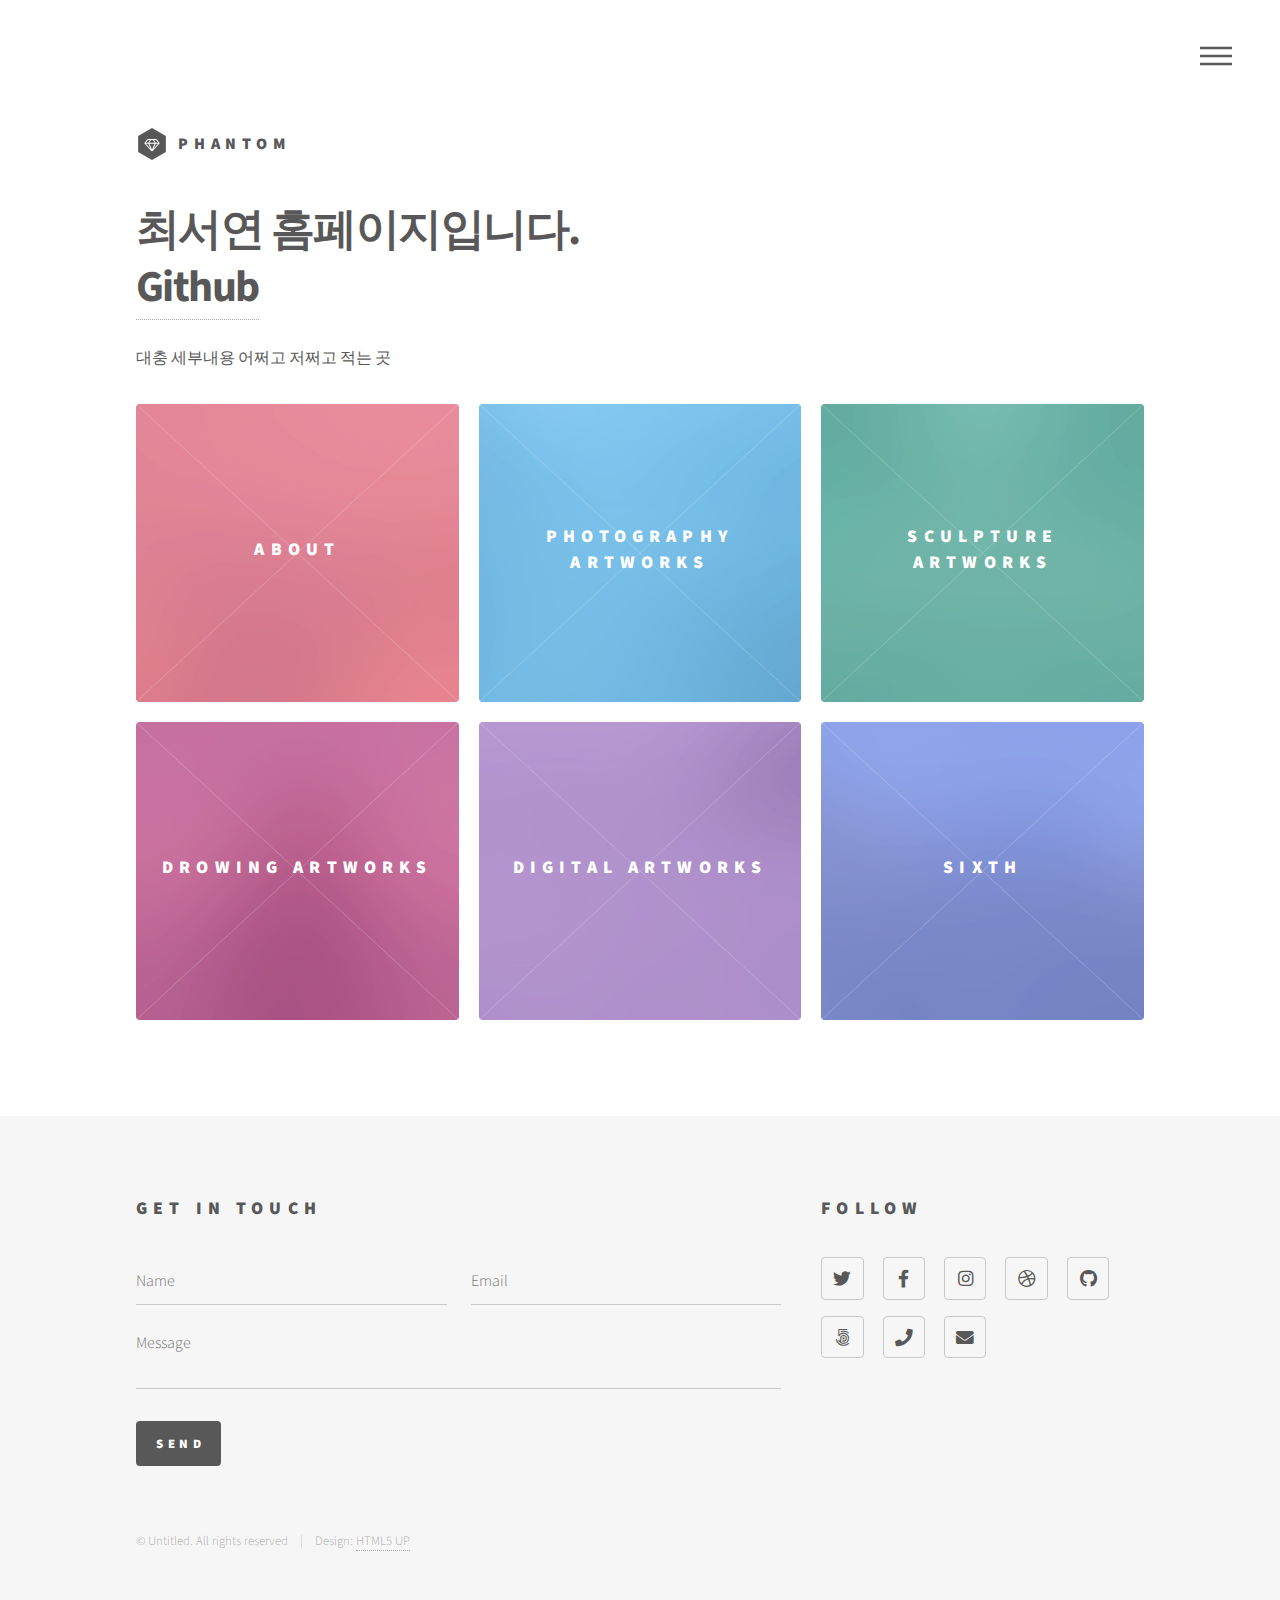
==== commit 746d6b5f: "🏳Update GUI and MENU, Image" ====
--- a/index.html
+++ b/index.html
@@ -40,9 +40,11 @@
 						<h2>Menu</h2>
 						<ul>
 							<li><a href="index.html">Home</a></li>
-							<li><a href="generic.html">Ipsum veroeros</a></li>
-							<li><a href="generic.html">Tempus etiam</a></li>
-							<li><a href="generic.html">Consequat dolor</a></li>
+							<li><a href="about.html">About</a></li>
+							<li><a href="photography.html">Photography</a></li>
+							<li><a href="sculpture.html">sculpture</a></li>
+							<li><a href="Drowing.html">Drowing</a></li>
+							<li><a href="Digital.html">Digital</a></li>
 							<li><a href="elements.html">Elements</a></li>
 						</ul>
 					</nav>
@@ -94,7 +96,7 @@
 										<img src="images/pic04.jpg" alt="" />
 									</span>
 									<a href="generic.html">
-										<h2>오 손목에 힘이 안들어가는데</h2>
+										<h2>Drowing Artworks</h2>
 										<div class="content">
 											<p>Sed nisl arcu euismod sit amet nisi lorem etiam dolor veroeros et feugiat.</p>
 										</div>
@@ -105,7 +107,7 @@
 										<img src="images/pic05.jpg" alt="" />
 									</span>
 									<a href="generic.html">
-										<h2>마인크래프트 하세요</h2>
+										<h2>Digital Artworks</h2>
 										<div class="content">
 											<p>Sed nisl arcu euismod sit amet nisi lorem etiam dolor veroeros et feugiat.</p>
 										</div>
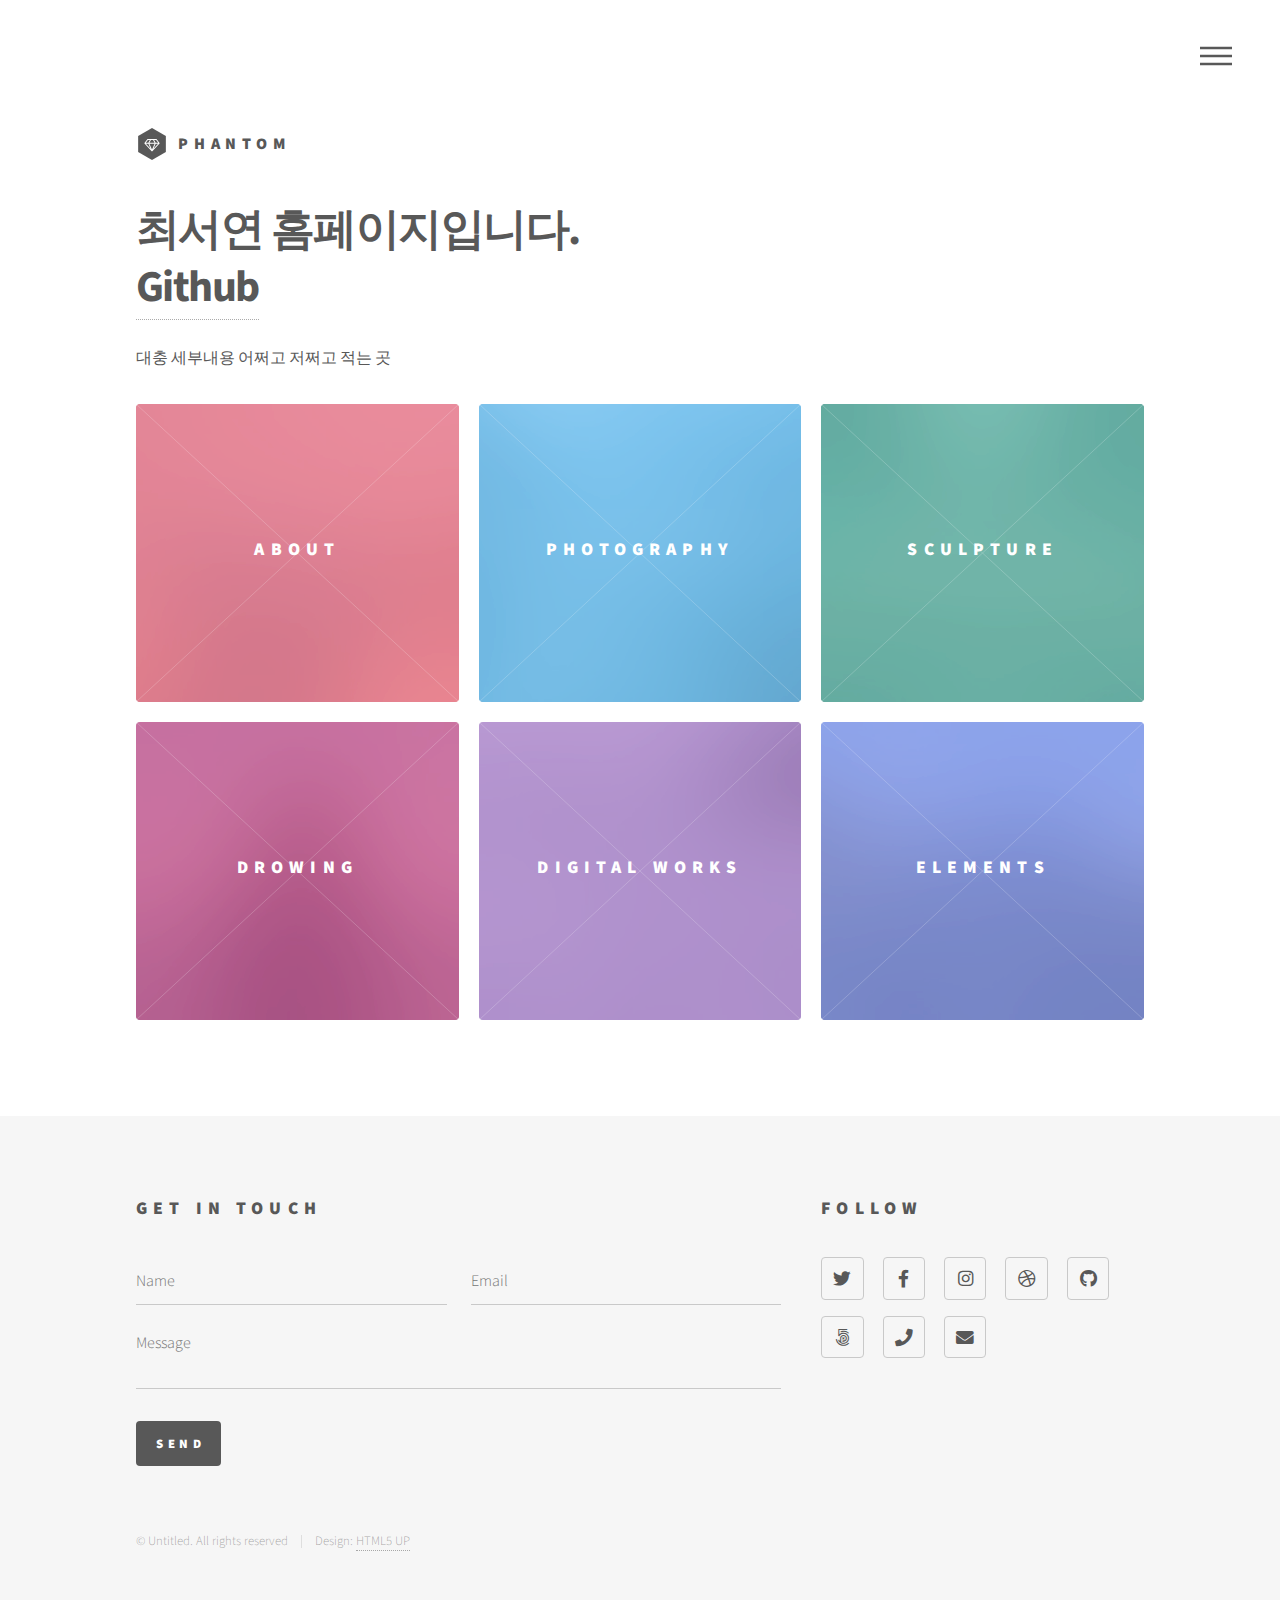
==== commit 91466efc: "💢Edit h1 and menu title" ====
--- a/index.html
+++ b/index.html
@@ -44,7 +44,7 @@
 							<li><a href="photography.html">Photography</a></li>
 							<li><a href="sculpture.html">sculpture</a></li>
 							<li><a href="Drowing.html">Drowing</a></li>
-							<li><a href="Digital.html">Digital</a></li>
+							<li><a href="Digital.html">Digital works</a></li>
 							<li><a href="elements.html">Elements</a></li>
 						</ul>
 					</nav>
@@ -74,9 +74,8 @@
 										<img src="images/pic02.jpg" alt="" />
 									</span>
 									<a href="photography.html">
-										<h2>photography artworks</h2>
+										<h2>photography</h2>
 										<div class="content">
-											<p>Sed nisl arcu euismod sit amet nisi lorem etiam dolor veroeros et feugiat.</p>
 										</div>
 									</a>
 								</article>
@@ -85,9 +84,8 @@
 										<img src="images/pic03.jpg" alt="" />
 									</span>
 									<a href="sculpture.html">
-										<h2>sculpture artworks</h2>
+										<h2>sculpture</h2>
 										<div class="content">
-											<p>Sed nisl arcu euismod sit amet nisi lorem etiam dolor veroeros et feugiat.</p>
 										</div>
 									</a>
 								</article>
@@ -95,10 +93,9 @@
 									<span class="image">
 										<img src="images/pic04.jpg" alt="" />
 									</span>
-									<a href="generic.html">
-										<h2>Drowing Artworks</h2>
+									<a href="Drowing.html">
+										<h2>Drowing</h2>
 										<div class="content">
-											<p>Sed nisl arcu euismod sit amet nisi lorem etiam dolor veroeros et feugiat.</p>
 										</div>
 									</a>
 								</article>
@@ -106,10 +103,9 @@
 									<span class="image">
 										<img src="images/pic05.jpg" alt="" />
 									</span>
-									<a href="generic.html">
-										<h2>Digital Artworks</h2>
+									<a href="Digital.html">
+										<h2>Digital works</h2>
 										<div class="content">
-											<p>Sed nisl arcu euismod sit amet nisi lorem etiam dolor veroeros et feugiat.</p>
 										</div>
 									</a>
 								</article>
@@ -117,8 +113,8 @@
 									<span class="image">
 										<img src="images/pic06.jpg" alt="" />
 									</span>
-									<a href="generic.html">
-										<h2>Sixth</h2>
+									<a href="elements.html">
+										<h2>Elements</h2>
 										<div class="content">
 											<p>Sed nisl arcu euismod sit amet nisi lorem etiam dolor veroeros et feugiat.</p>
 										</div>
--- a/assets/css/main.css
+++ b/assets/css/main.css
@@ -2572,7 +2572,7 @@
 		-webkit-flex-wrap: wrap;
 		-ms-flex-wrap: wrap;
 		flex-wrap: wrap;
-		postiion: relative;
+		position: relative;
 		margin: -2.5em 0 0 -2.5em;
 	}
 
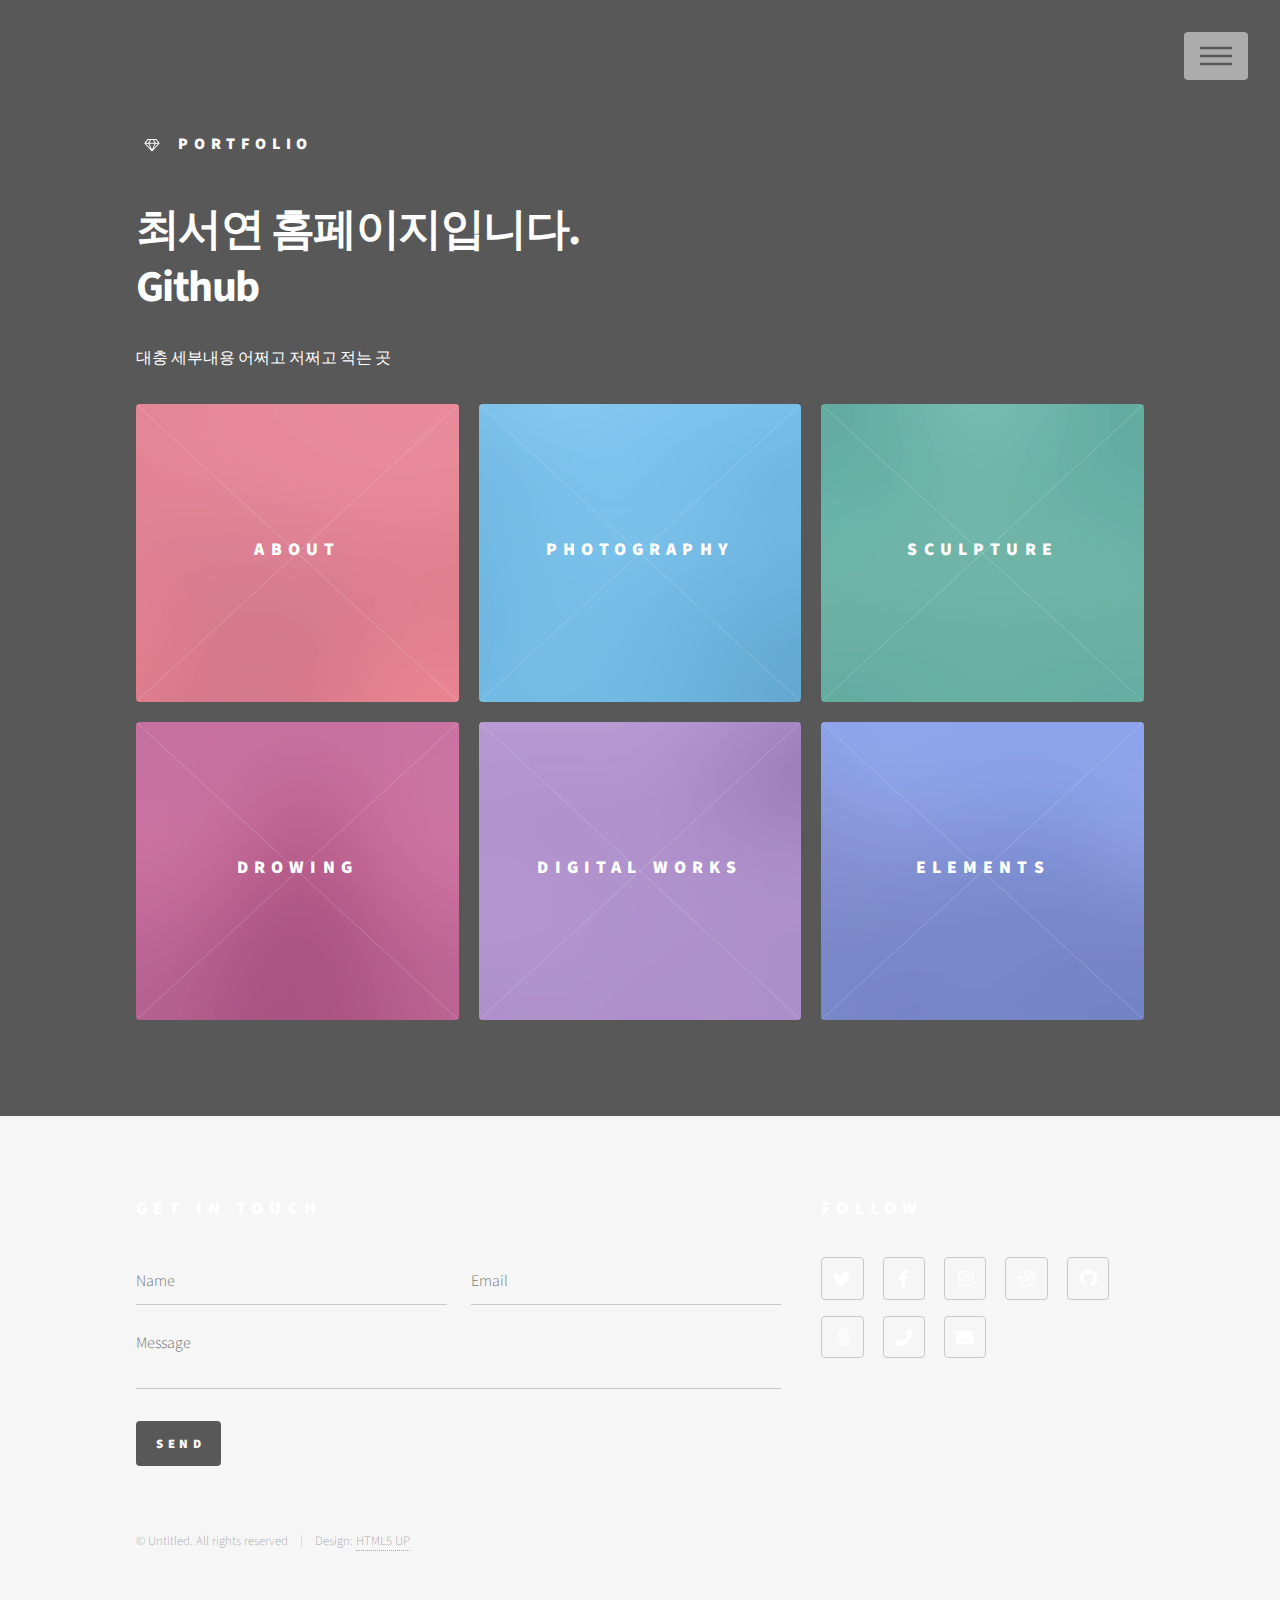
==== commit adfe1771: "💦Background와 Type 색 바꾸기" ====
--- a/index.html
+++ b/index.html
@@ -22,7 +22,7 @@
 
 							<!-- Logo -->
 								<a href="index.html" class="logo">
-									<span class="symbol"><img src="images/logo.svg" alt="" /></span><span class="title">Phantom</span>
+									<span class="symbol"><img src="images/logo.svg" alt="" /></span><span class="title">Portfolio</span>
 								</a>
 
 							<!-- Nav -->
--- a/assets/css/main.css
+++ b/assets/css/main.css
@@ -99,7 +99,7 @@
 	}
 
 	body {
-		background: #ffffff;
+		background: #585858;
 	}
 
 		body.is-preload *, body.is-preload *:before, body.is-preload *:after {
@@ -116,7 +116,7 @@
 /* Type */
 
 	body, input, select, textarea {
-		color: #585858;
+		color: #ffffff;
 		font-family: "Source Sans Pro", Helvetica, sans-serif;
 		font-size: 16pt;
 		font-weight: 300;
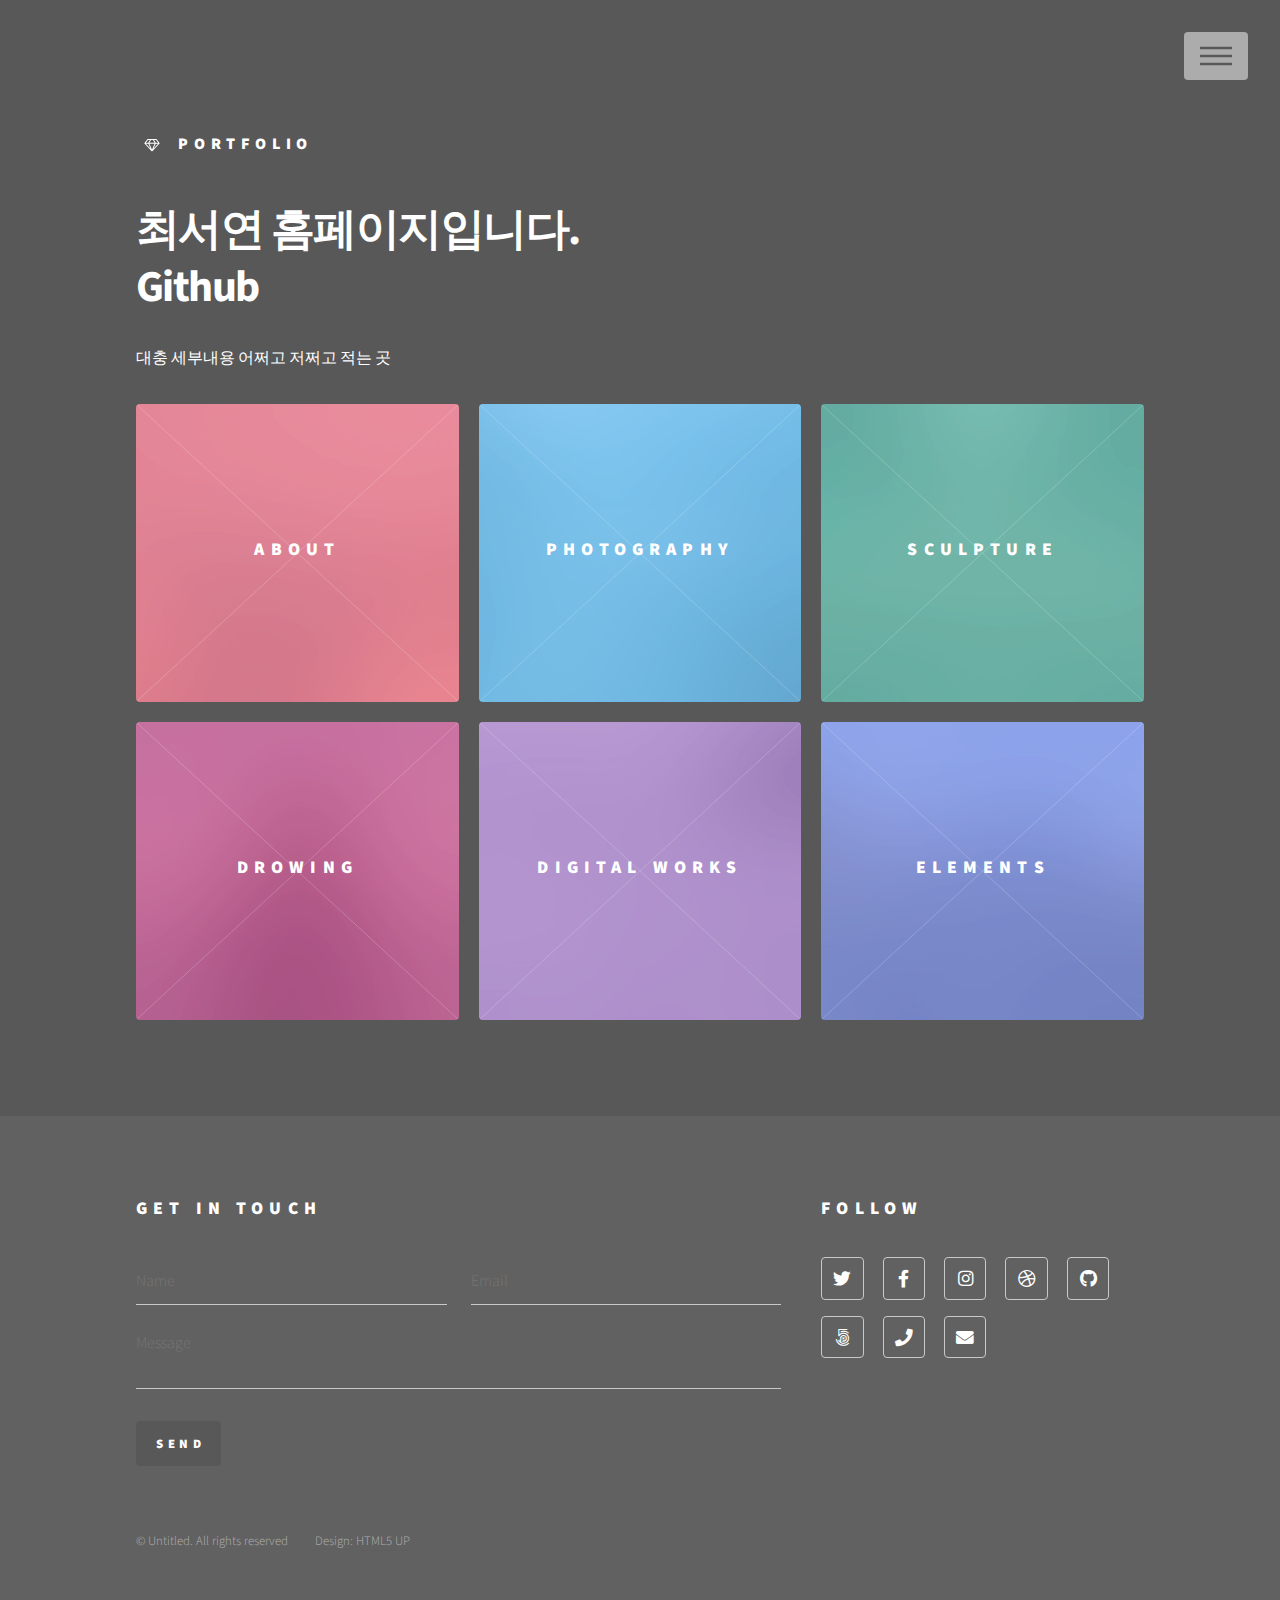
==== commit f5579490: "attatch tag" ====
--- a/index.html
+++ b/index.html
@@ -6,6 +6,13 @@
 -->
 <html>
 	<head>
+		<!-- Google Tag Manager -->
+<script>(function(w,d,s,l,i){w[l]=w[l]||[];w[l].push({'gtm.start':
+	new Date().getTime(),event:'gtm.js'});var f=d.getElementsByTagName(s)[0],
+	j=d.createElement(s),dl=l!='dataLayer'?'&l='+l:'';j.async=true;j.src=
+	'https://www.googletagmanager.com/gtm.js?id='+i+dl;f.parentNode.insertBefore(j,f);
+	})(window,document,'script','dataLayer','GTM-KPR5BRR');</script>
+	<!-- End Google Tag Manager -->
 		<title>Portfolio - SYC </title>
 		<meta charset="utf-8" />
 		<meta name="viewport" content="width=device-width, initial-scale=1, user-scalable=no" />
@@ -13,6 +20,10 @@
 		<noscript><link rel="stylesheet" href="assets/css/noscript.css" /></noscript>
 	</head>
 	<body class="is-preload">
+<!-- Google Tag Manager (noscript) -->
+<noscript><iframe src="https://www.googletagmanager.com/ns.html?id=GTM-KPR5BRR"
+	height="0" width="0" style="display:none;visibility:hidden"></iframe></noscript>
+	<!-- End Google Tag Manager (noscript) -->
 		<!-- Wrapper -->
 			<div id="wrapper">
 
--- a/assets/css/main.css
+++ b/assets/css/main.css
@@ -2988,8 +2988,8 @@
 		max-width: 80%;
 		height: 100%;
 		-webkit-overflow-scrolling: touch;
-		background: #585858;
-		color: #ffffff;
+		background: rgba(255, 255, 255, 0.8);
+		color: #585858;
 		cursor: default;
 		visibility: hidden;
 		z-index: 10002;
@@ -3166,7 +3166,7 @@
 
 	#footer {
 		padding: 5em 0 6em 0 ;
-		background-color: #f6f6f6;
+		background-color: #616161;
 	}
 
 		#footer > .inner {
@@ -3204,7 +3204,7 @@
 				margin-top: 5em;
 				list-style: none;
 				font-size: 0.8em;
-				color: rgba(88, 88, 88, 0.5);
+				color: rgba(255, 255, 255, 0.5);
 			}
 
 				#footer > .inner .copyright a {
